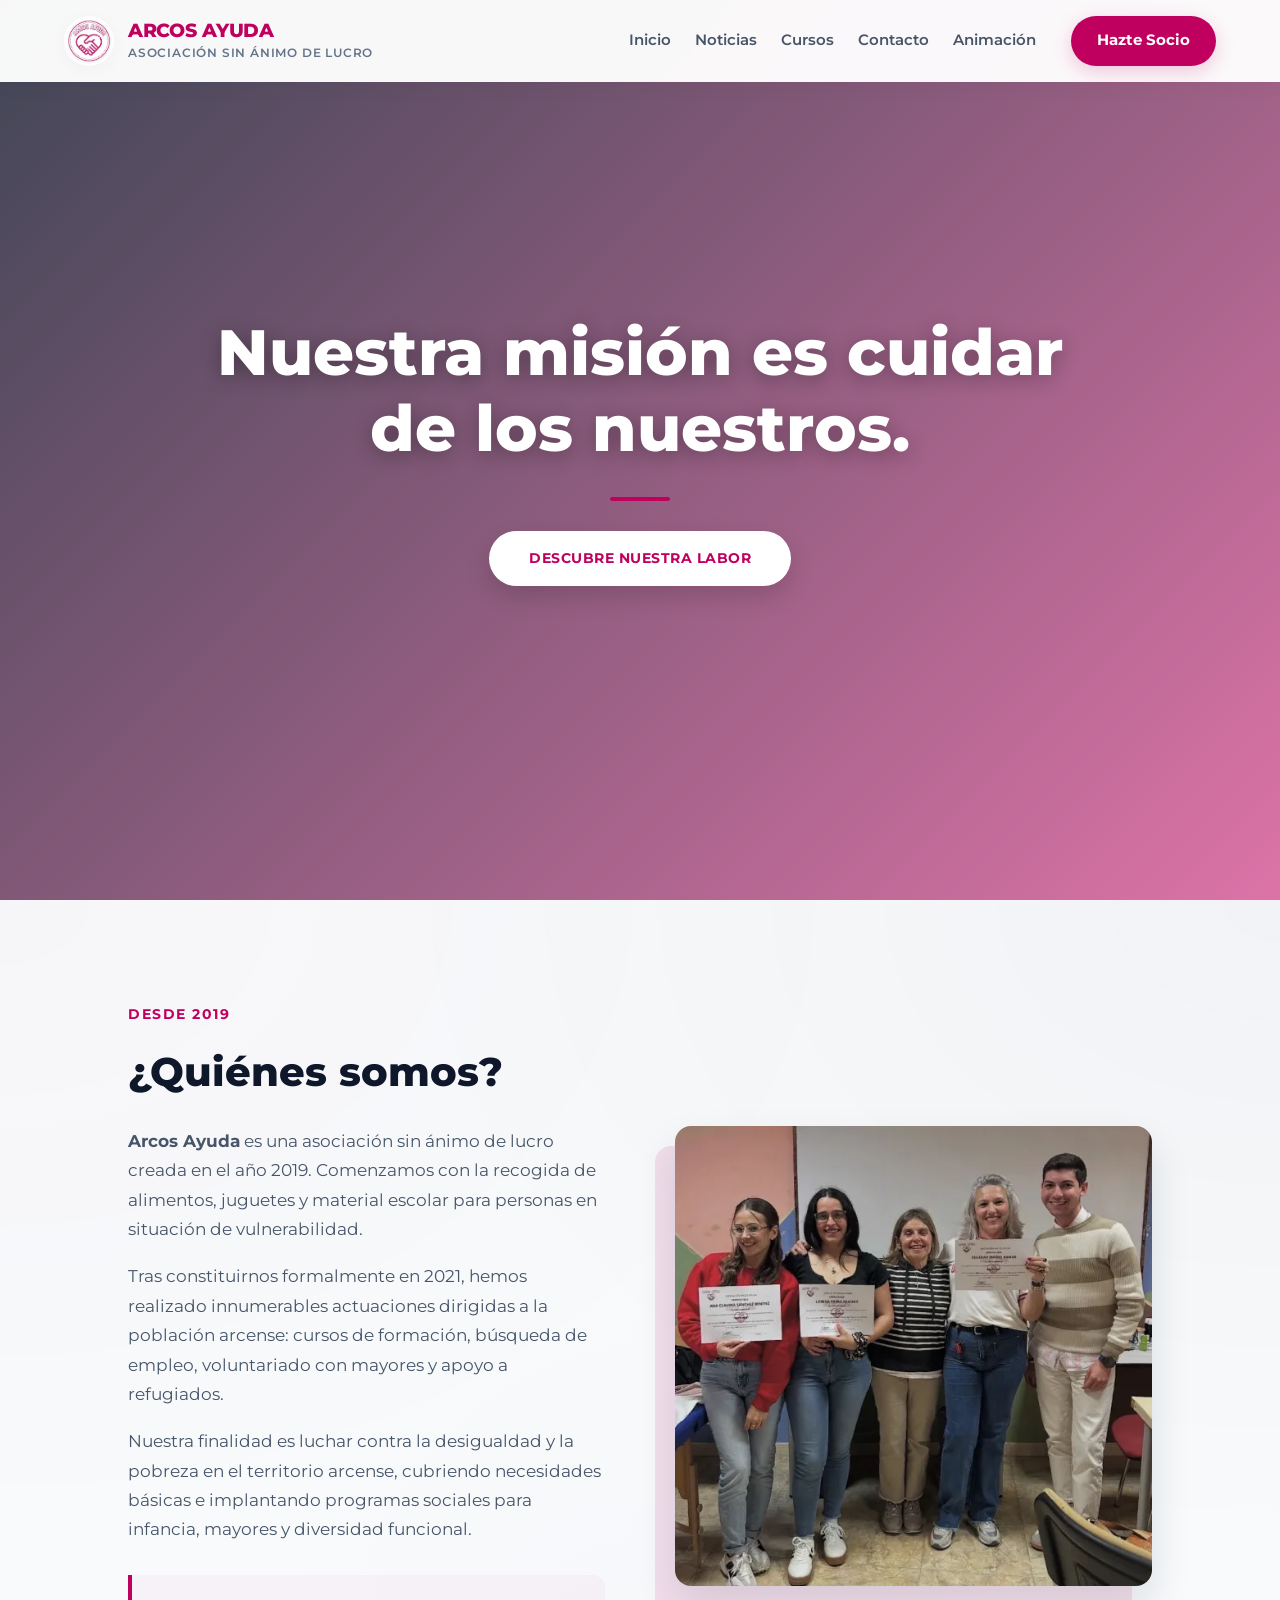
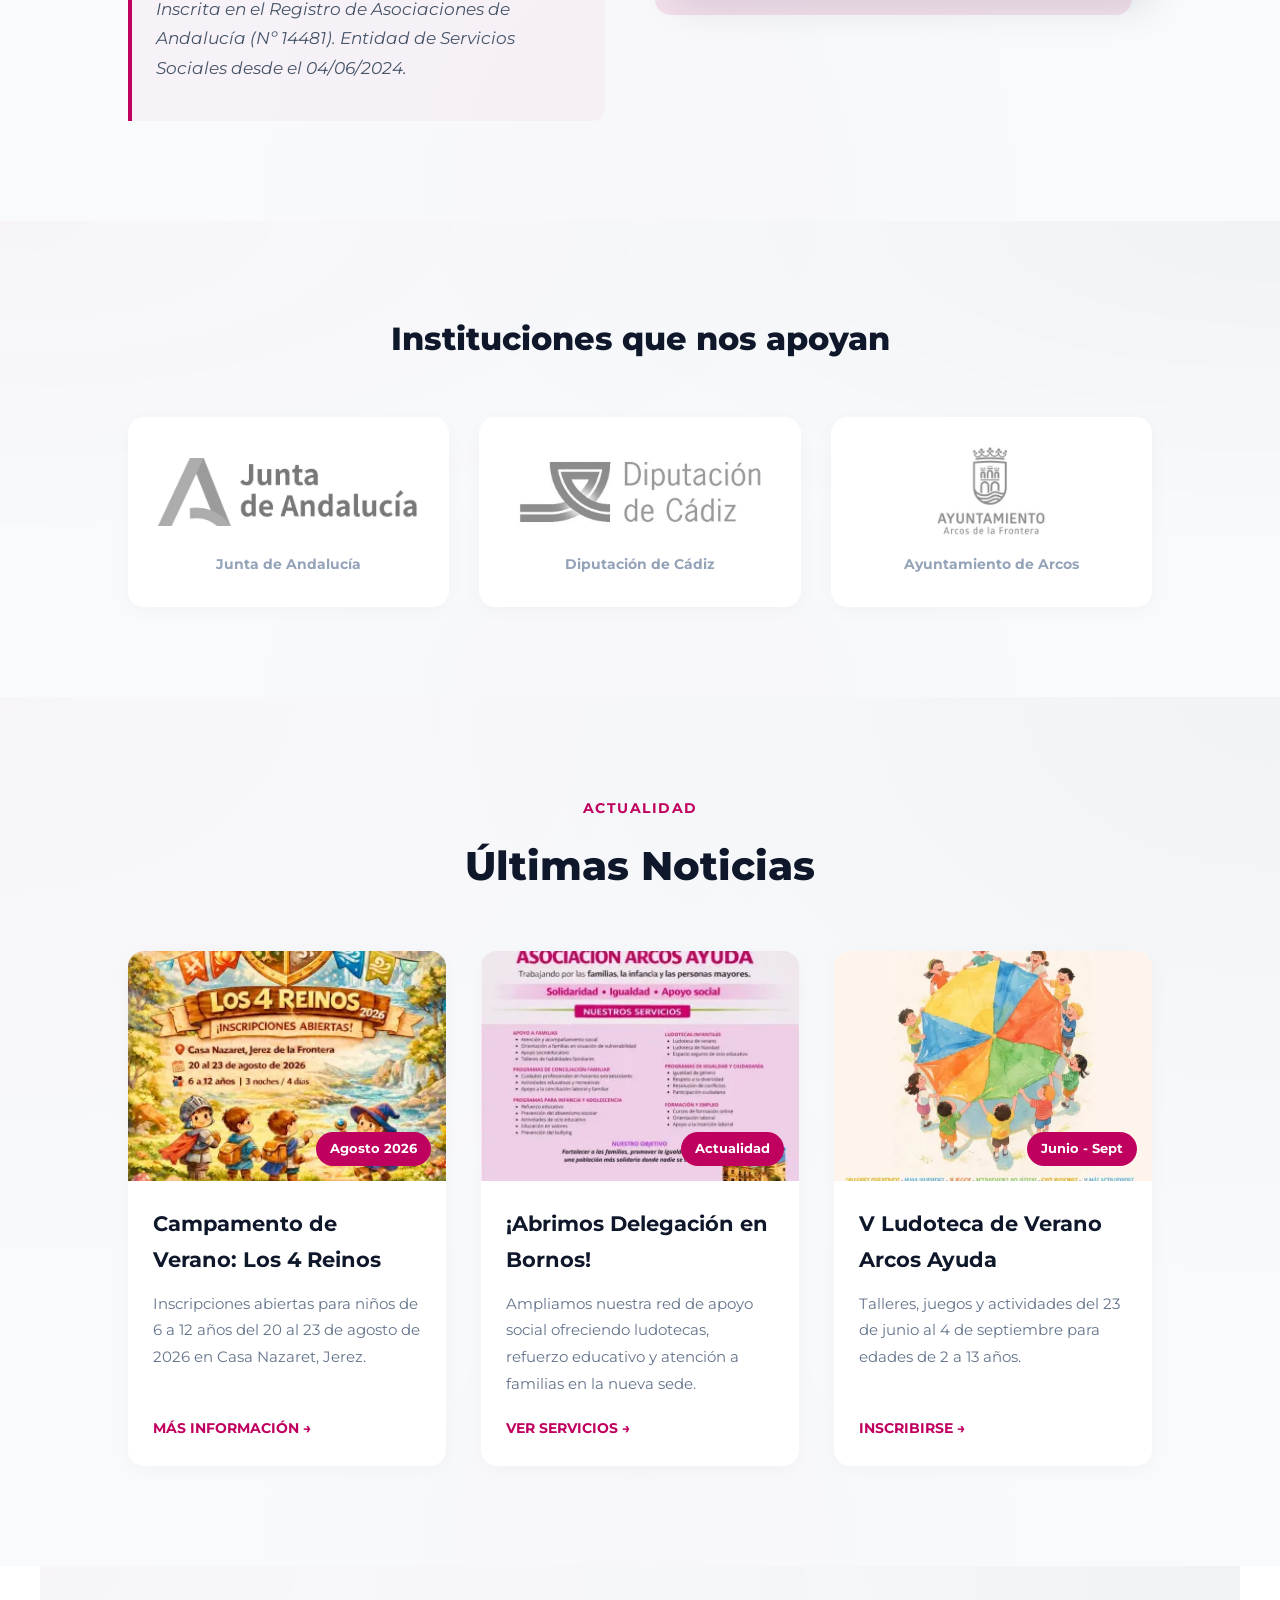
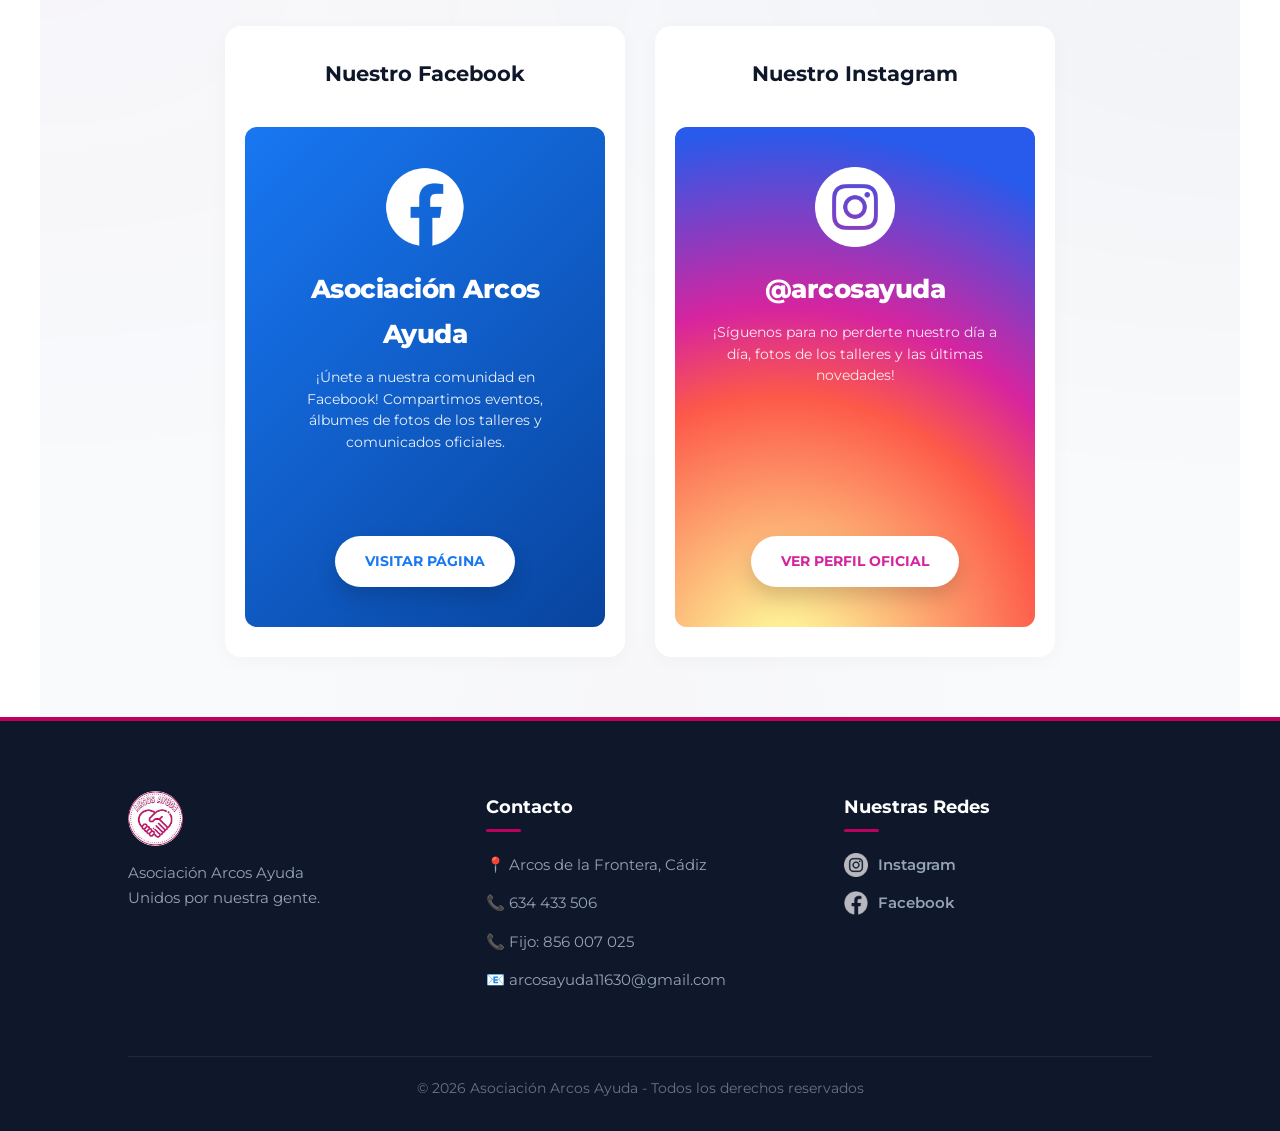
==== index.html @ 74061e43 "Add files via upload" ====
<!DOCTYPE html>
<html lang="es">
<head>
    <meta charset="UTF-8">
    <meta name="viewport" content="width=device-width, initial-scale=1.0">
    <title>Asociación Arcos Ayuda</title>
    <link href="https://fonts.googleapis.com/css2?family=Montserrat:wght@400;600;700;800&display=swap" rel="stylesheet">
    <link rel="stylesheet" href="styles/styles.css">
</head>
<body>
 
    <header class="header">
        <div class="header-container">
            <div class="logo-area">
                <img src="images/logo.jpg" alt="Logo Arcos Ayuda" class="main-logo">
                <div class="brand-info">
                    <span class="brand-name">Arcos Ayuda</span>
                    <span class="brand-tagline">Asociación sin ánimo de lucro</span>
                </div>
            </div>
            <nav class="nav-menu">
                <a href="#inicio">Inicio</a>
                <a href="#noticias">Noticias</a>
                <a href="cursos.html">Cursos</a>
                <a href="contacto.html">Contacto</a>
                <a href="animacion.html">Animación</a>
                <a href="https://forms.gle/QQ1qUHER1cbRQQrj8" class="btn-socios">Hazte Socio</a>
            </nav>
        </div>
    </header>

    <section class="hero" id="inicio">
        <div class="hero-overlay">
            <div class="hero-content">
                <h1>Nuestra misión es cuidar de los nuestros.</h1>
                <div class="hero-line"></div>
                <a href="#quienes-somos" class="hero-btn">Descubre nuestra labor</a>
            </div>
        </div>
    </section>

    <section class="about-section" id="quienes-somos">
        <div class="container">
            <div class="about-grid">
                <div class="about-text">
                    <span class="section-subtitle">Desde 2019</span>
                    <h2>¿Quiénes somos?</h2>
                    <p><strong>Arcos Ayuda</strong> es una asociación sin ánimo de lucro creada en el año 2019. Comenzamos con la recogida de alimentos, juguetes y material escolar para personas en situación de vulnerabilidad.</p>
                    <p>Tras constituirnos formalmente en 2021, hemos realizado innumerables actuaciones dirigidas a la población arcense: cursos de formación, búsqueda de empleo, voluntariado con mayores y apoyo a refugiados.</p>
                    <p>Nuestra finalidad es luchar contra la desigualdad y la pobreza en el territorio arcense, cubriendo necesidades básicas e implantando programas sociales para infancia, mayores y diversidad funcional.</p>
                    
                    <div class="legal-badge">
                        <p>Inscrita en el Registro de Asociaciones de Andalucía (Nº 14481). Entidad de Servicios Sociales desde el 04/06/2024.</p>
                    </div>
                </div>
                <div class="about-image">
                    <img src="images/imagenequipo.jpg" alt="Equipo Arcos Ayuda" class="img-responsive">
                    <div class="image-border"></div>
                </div>
            </div>
        </div>
    </section>

    <section class="colaboradores" id="colaboradores">
        <div class="container">
            <h3>Instituciones que nos apoyan</h3>
            <div class="logos-grid">
                <div class="logo-item">
                    <div class="logo-wrapper">
                        <img src="images/junta de andalucia.jpg" alt="Junta de Andalucía">
                    </div>
                    <p>Junta de Andalucía</p>
                </div>
                <div class="logo-item">
                    <div class="logo-wrapper">
                        <img src="images/diputacion de cadiz.jpg" alt="Diputación de Cádiz">
                    </div>
                    <p>Diputación de Cádiz</p>
                </div>
                <div class="logo-item">
                    <div class="logo-wrapper">
                        <img src="images/arcos de la frontera.jpg" alt="Ayuntamiento de Arcos">
                    </div>
                    <p>Ayuntamiento de Arcos</p>
                </div>
            </div>
        </div>
    </section>

    <section class="news-section" id="noticias">
        <div class="container">
            <span class="section-subtitle" style="text-align: center; display: block;">Actualidad</span>
            <h2 style="text-align: center; margin-bottom: 50px;">Últimas Noticias</h2>
            
            <div class="news-grid">
                <article class="news-card">
                    <div class="news-image">
                        <img src="images/noticia2.jpg" alt="Campamento de Verano Los 4 Reinos">
                        <span class="news-date">Agosto 2026</span>
                    </div>
                    <div class="news-body">
                        <h3>Campamento de Verano: Los 4 Reinos</h3>
                        <p>Inscripciones abiertas para niños de 6 a 12 años del 20 al 23 de agosto de 2026 en Casa Nazaret, Jerez.</p>
                        <a href="https://www.instagram.com/arcosayuda" target="_blank" class="news-link">Más información &rarr;</a>
                    </div>
                </article>

                <article class="news-card">
                    <div class="news-image">
                        <img src="images/noticia3.jpg" alt="Apertura delegación Bornos">
                        <span class="news-date">Actualidad</span>
                    </div>
                    <div class="news-body">
                        <h3>¡Abrimos Delegación en Bornos!</h3>
                        <p>Ampliamos nuestra red de apoyo social ofreciendo ludotecas, refuerzo educativo y atención a familias en la nueva sede.</p>
                        <a href="https://www.facebook.com/share/1CYYM3ZpWr/" target="_blank" class="news-link">Ver servicios &rarr;</a>
                    </div>
                </article>

                <article class="news-card">
                    <div class="news-image">
                        <img src="images/noticia1.jpg" alt="V Ludoteca de Verano">
                        <span class="news-date">Junio - Sept</span>
                    </div>
                    <div class="news-body">
                        <h3>V Ludoteca de Verano Arcos Ayuda</h3>
                        <p>Talleres, juegos y actividades del 23 de junio al 4 de septiembre para edades de 2 a 13 años.</p>
                        <a href=" https://forms.gle/XYGemuYGPEWmMiERA" target="_blank" class="news-link">Inscribirse &rarr;</a>
                    </div>
                </article>
            </div>
        </div>
    </section>
<section class="social-feeds-section">
    <div class="feed-container">
        <h3>Nuestro Facebook</h3>
        <div class="facebook-mock-card">
            <div class="facebook-gradient-bg">
                <img src="images/facebook.png" alt="Facebook Logo" class="fb-hero-icon">
                <h4>Asociación Arcos Ayuda</h4>
                <p>¡Únete a nuestra comunidad en Facebook! Compartimos eventos, álbumes de fotos de los talleres y comunicados oficiales.</p>
                <a href="https://www.facebook.com/share/1CYYM3ZpWr/" target="_blank" class="btn-fb">Visitar Página</a>
            </div>
        </div>
    </div>

    <div class="feed-container">
        <h3>Nuestro Instagram</h3>
        <div class="instagram-mock-card">
            <div class="instagram-gradient-bg">
                <img src="images/instagram.png" alt="Instagram Logo" class="insta-hero-icon">
                <h4>@arcosayuda</h4>
                <p>¡Síguenos para no perderte nuestro día a día, fotos de los talleres y las últimas novedades!</p>
                <a href="https://www.instagram.com/arcosayuda" target="_blank" class="btn-insta">Ver Perfil Oficial</a>
            </div>
        </div>
    </div>
</section>

    <footer class="footer">
        <div class="footer-container">
            <div class="footer-info">
                <img src="images/imagen_circular_recortada.png" alt="Logo Arcos Ayuda" class="footer-logo" style="height: 60px; border-radius: 50%;">
                <p>Asociación Arcos Ayuda<br>Unidos por nuestra gente.</p>
            </div>

            <div class="footer-contact">
                <h4>Contacto</h4>
                <p>📍 Arcos de la Frontera, Cádiz</p>
                <p>📞 634 433 506</p>
                <p>📞 Fijo: 856 007 025</p>
                <p>📧 arcosayuda11630@gmail.com</p>
            </div>

            <div class="footer-social">
                <h4>Nuestras Redes</h4>
                <div class="social-links">
                    <a href="https://www.instagram.com/arcosayuda" target="_blank" class="social-link-item">
                        <img src="images/instagram.png" alt="Instagram" class="social-icon-img">
                        <span>Instagram</span>
                    </a>
                    <a href="https://www.facebook.com/share/1CYYM3ZpWr/" target="_blank" class="social-link-item">
                        <img src="images/facebook.png" alt="Facebook" class="social-icon-img">
                        <span>Facebook</span>
                    </a>
                </div>
            </div>
        </div>
        <div class="footer-bottom">
            <p>&copy; 2026 Asociación Arcos Ayuda - Todos los derechos reservados</p>
        </div>
    </footer>
</body>
</html>
---- styles/styles.css ----
/* ==========================================================================
   1. VARIABLES, CONFIGURACIÓN BASE Y TÉCNICA DE FONDOS PREMIUM
   ========================================================================== */
:root {
    --primary: #C0005F;         /* Magenta corporativo de la asociación */
    --primary-dark: #8E0046;    /* Magenta oscuro para interactivos */
    --secondary: #1E293B;      /* Azul pizarra oscuro para textos principales y legibilidad */
    --light-bg: #F8FAFC;       /* Gris Slate ultra-claro institucional */
    --white: #FFFFFF;          /* Blanco puro */
    --dark-blue: #0F172A;      /* Color profundo para fondos de tarjetas e información destacada */
    
    /* Variables de Sombras Suaves (Efecto Elevación Profesional) */
    --shadow-sm: 0 4px 20px rgba(15, 23, 42, 0.03);
    --shadow-md: 0 10px 30px rgba(15, 23, 42, 0.06);
    --shadow-lg: 0 20px 40px rgba(15, 23, 42, 0.12);
    --transition: all 0.3s cubic-bezier(0.25, 0.8, 0.25, 1);
}

* {
    margin: 0;
    padding: 0;
    box-sizing: border-box;
    scroll-behavior: smooth;
}

body {
    font-family: 'Montserrat', sans-serif;
    color: var(--secondary);
    background-color: var(--white);
    line-height: 1.75;
    -webkit-font-smoothing: antialiased;
}

/* Técnica de Fondo Avanzada: Capas de Micro-Gradientes Esféricos */
section, .about-section, .social-feeds-section, .cv-section, .animakids-section, .contacto-container {
    background-color: var(--light-bg);
    background-image: 
        radial-gradient(at 0% 0%, rgba(192, 0, 95, 0.02) 0px, transparent 50%), 
        radial-gradient(at 100% 0%, rgba(15, 23, 42, 0.03) 0px, transparent 50%),
        radial-gradient(at 50% 100%, rgba(192, 0, 95, 0.01) 0px, transparent 50%);
}

/* Barra de Scroll Estilizada Corporativa */
::-webkit-scrollbar {
    width: 8px;
}
::-webkit-scrollbar-track {
    background: var(--light-bg);
}
::-webkit-scrollbar-thumb {
    background: var(--primary);
    border-radius: 4px;
}
::-webkit-scrollbar-thumb:hover {
    background: var(--primary-dark);
}


/* ==========================================================================
   2. ELEMENTOS COMUNES: CABECERA Y BOTÓN "HAZTE SOCIO" OPTIMIZADO
   ========================================================================== */
.header {
    background: rgba(255, 255, 255, 0.96);
    padding: 16px 5%;
    position: fixed;
    width: 100%;
    top: 0;
    left: 0;
    z-index: 1000;
    box-shadow: 0 2px 25px rgba(15, 23, 42, 0.04);
    backdrop-filter: blur(12px);
    transition: var(--transition);
}

.header-container {
    display: flex;
    justify-content: space-between;
    align-items: center;
    max-width: 1400px;
    margin: 0 auto;
}

.logo-area {
    display: flex;
    align-items: center;
    gap: 14px;
}

.main-logo {
    height: 50px;
    width: 50px;
    border-radius: 50%;
    object-fit: cover;
    box-shadow: var(--shadow-sm);
}

.brand-info {
    display: flex;
    flex-direction: column;
}

.brand-name {
    font-weight: 800;
    font-size: 1.2rem;
    color: var(--primary);
    line-height: 1.2;
    text-transform: uppercase;
    letter-spacing: -0.3px;
}

.brand-tagline {
    font-size: 0.75rem;
    text-transform: uppercase;
    letter-spacing: 0.8px;
    color: #64748B;
    font-weight: 600;
}

.nav-menu {
    display: flex;
    align-items: center;
}

.nav-menu a {
    text-decoration: none;
    color: #475569;
    font-weight: 600;
    margin-left: 24px;
    font-size: 0.92rem;
    position: relative;
    padding: 6px 0;
    transition: color 0.2s ease;
}

.nav-menu a:not(.btn-socios)::after {
    content: '';
    position: absolute;
    bottom: 0;
    left: 0;
    width: 0;
    height: 2px;
    background-color: var(--primary);
    transition: width 0.2s ease;
}

.nav-menu a:not(.btn-socios):hover {
    color: var(--primary);
}

.nav-menu a:not(.btn-socios):hover::after {
    width: 100%;
}

/* Espaciado Mejorado del Botón Destacado */
.nav-menu .btn-socios {
    background: var(--primary);
    color: var(--white) !important;
    padding: 12px 26px;
    border-radius: 50px;
    font-weight: 700 !important;
    margin-left: 35px;
    box-shadow: 0 6px 20px rgba(192, 0, 95, 0.2);
    transition: var(--transition) !important;
}

.btn-socios:hover {
    background: var(--primary-dark);
    transform: translateY(-2px);
    box-shadow: 0 8px 25px rgba(192, 0, 95, 0.35);
}


/* ==========================================================================
   3. CÓDIGO EXCLUSIVO DE LA PÁGINA: INICIO (INDEX.HTML)
   ========================================================================== */
.hero {
    height: 100vh;
    background: url(../images/img.jpg) no-repeat center center/cover;
    background-attachment: fixed;
    position: relative;
}

.hero-overlay {
    background: linear-gradient(135deg, rgba(15, 23, 42, 0.8) 0%, rgba(192, 0, 95, 0.55) 100%);
    height: 100%;
    display: flex;
    align-items: center;
    justify-content: center;
}

.hero-content {
    text-align: center;
    color: var(--white);
    padding: 0 24px;
    animation: fadeInDown 1s cubic-bezier(0.16, 1, 0.3, 1);
}

.hero-content h1 {
    font-size: clamp(2.5rem, 5vw, 4.2rem);
    font-weight: 800;
    max-width: 900px;
    line-height: 1.2;
    text-shadow: 0 4px 20px rgba(0, 0, 0, 0.3);
}

.hero-line {
    width: 60px;
    height: 4px;
    background: var(--primary);
    margin: 30px auto;
    border-radius: 10px;
}

.hero-btn {
    display: inline-block;
    padding: 15px 40px;
    background: var(--white);
    color: var(--primary);
    font-weight: 700;
    text-decoration: none;
    border-radius: 50px;
    text-transform: uppercase;
    letter-spacing: 0.5px;
    font-size: 0.9rem;
    transition: var(--transition);
    box-shadow: 0 10px 25px rgba(0, 0, 0, 0.15);
}

.hero-btn:hover {
    background: var(--primary);
    color: var(--white);
    transform: translateY(-3px);
    box-shadow: 0 12px 30px rgba(192, 0, 95, 0.3);
}

.about-section {
    padding: 100px 10%;
}

.about-grid {
    display: grid;
    grid-template-columns: 1fr 1fr;
    gap: 70px;
    align-items: center;
    max-width: 1200px;
    margin: 0 auto;
}

.section-subtitle {
    color: var(--primary);
    font-weight: 700;
    text-transform: uppercase;
    font-size: 0.85rem;
    letter-spacing: 1.5px;
    margin-bottom: 10px;
    display: inline-block;
}

h2 {
    font-size: 2.5rem;
    margin-bottom: 20px;
    font-weight: 800;
    color: var(--dark-blue);
}

.about-text p {
    font-size: 1.05rem;
    color: #475569;
    margin-bottom: 18px;
}

.legal-badge {
    background: rgba(192, 0, 95, 0.03);
    padding: 20px 24px;
    border-left: 4px solid var(--primary);
    border-radius: 0 12px 12px 0;
    margin-top: 30px;
    font-size: 0.95rem;
    font-style: italic;
    color: #334155;
}

.about-image {
    position: relative;
}

.img-responsive {
    width: 100%;
    border-radius: 16px;
    box-shadow: var(--shadow-lg);
    position: relative;
    z-index: 2;
}

.image-border {
    position: absolute;
    width: 100%;
    height: 100%;
    background: var(--primary);
    opacity: 0.1;
    top: 20px;
    left: -20px;
    border-radius: 16px;
    z-index: 1;
}

.colaboradores {
    padding: 90px 10%;
    text-align: center;
}

.colaboradores h3 {
    margin-bottom: 50px;
    font-size: 2rem;
    color: var(--dark-blue);
    font-weight: 800;
}

.logos-grid {
    display: grid;
    grid-template-columns: repeat(3, 1fr);
    gap: 30px;
    max-width: 1100px;
    margin: 0 auto;
}

.logo-item {
    background: var(--white);
    padding: 30px;
    border-radius: 16px;
    box-shadow: var(--shadow-sm);
    display: flex;
    flex-direction: column;
    align-items: center;
    transition: var(--transition);
}

.logo-item:hover {
    transform: translateY(-5px);
    box-shadow: var(--shadow-md);
}

.logo-wrapper {
    height: 90px;
    display: flex;
    align-items: center;
    justify-content: center;
    margin-bottom: 15px;
}

.logo-wrapper img {
    max-width: 100%;
    max-height: 100%;
    object-fit: contain;
    filter: grayscale(100%);
    opacity: 0.6;
    transition: var(--transition);
}

.logo-item:hover .logo-wrapper img {
    filter: grayscale(0%);
    opacity: 1;
}

.logo-item p {
    font-weight: 700;
    font-size: 0.9rem;
    color: #94A3B8;
}

.news-section {
    padding: 100px 10%;
}

.news-grid {
    display: grid;
    grid-template-columns: repeat(auto-fit, minmax(300px, 1fr));
    gap: 35px;
    margin-top: 40px;
}

.news-card {
    background: var(--white);
    border-radius: 16px;
    overflow: hidden;
    box-shadow: var(--shadow-sm);
    display: flex;
    flex-direction: column;
    transition: var(--transition);
}

.news-card:hover {
    transform: translateY(-5px);
    box-shadow: var(--shadow-md);
}

.news-image {
    position: relative;
    height: 230px;
}

.news-image img {
    width: 100%;
    height: 100%;
    object-fit: cover;
}

.news-date {
    position: absolute;
    bottom: 15px;
    right: 15px;
    background: var(--primary);
    color: var(--white);
    padding: 6px 14px;
    border-radius: 30px;
    font-size: 0.8rem;
    font-weight: 700;
}

.news-body {
    padding: 25px;
    flex-grow: 1;
    display: flex;
    flex-direction: column;
}

.news-body h3 {
    font-size: 1.3rem;
    margin-bottom: 12px;
    color: var(--dark-blue);
}

.news-body p {
    color: #64748B;
    font-size: 0.95rem;
    margin-bottom: 20px;
    flex-grow: 1;
}

.news-link {
    color: var(--primary);
    text-decoration: none;
    font-weight: 700;
    font-size: 0.85rem;
    text-transform: uppercase;
    display: inline-flex;
    align-items: center;
    gap: 4px;
}

.social-feeds-section {
    padding: 100px 10%;
}

.social-title {
    text-align: center;
    margin-bottom: 50px;
}

.social-grid {
    display: flex;
    flex-wrap: wrap;
    gap: 35px;
    justify-content: center;
}

.feed-container {
    background: var(--white);
    padding: 30px 20px;
    border-radius: 16px;
    box-shadow: var(--shadow-sm);
    width: 100%;
    max-width: 400px;
    text-align: center;
}

.feed-container h3 {
    margin-bottom: 20px;
    font-size: 1.3rem;
    color: var(--dark-blue);
}

@keyframes fadeInDown {
    from { opacity: 0; transform: translateY(-20px); }
    to { opacity: 1; transform: translateY(0); }
}

/* ==========================================================================
   4. CÓDIGO EXCLUSIVO DE LA PÁGINA: CURSOS (CURSOS.HTML)
   ========================================================================== */
.cursos-hero {
    display: block; /* Fuerza a que el bloque exista en el flujo */
    width: 100%;
    padding: 180px 10% 100px; /* Más espaciado arriba para empujar el contenido abajo del header fixed */
    background: linear-gradient(135deg, var(--dark-blue) 0%, var(--primary) 100%);
    color: var(--white);
    text-align: center;
    position: relative;
    box-sizing: border-box;
    z-index: 1;
}

.cursos-hero h1 {
    font-size: 3rem;
    font-weight: 800;
    margin-bottom: 15px;
    letter-spacing: -0.5px;
    color: var(--white);
}

.cursos-hero p {
    font-size: 1.2rem;
    color: rgba(255, 255, 255, 0.9);
    font-weight: 500;
    max-width: 600px;
    margin: 0 auto;
}

.cursos-grid {
    display: grid;
    grid-template-columns: repeat(auto-fit, minmax(280px, 1fr));
    gap: 30px;
    padding: 80px 10%;
    max-width: 1300px;
    margin: 0 auto;
}

.curso-card {
    background: var(--white);
    border-radius: 16px;
    overflow: hidden;
    box-shadow: var(--shadow-sm);
    transition: var(--transition);
    cursor: pointer;
    display: flex;
    flex-direction: column;
}

.curso-card:hover {
    transform: translateY(-5px);
    box-shadow: var(--shadow-md);
}

.curso-image-placeholder {
    width: 100%;
    height: 190px;
    background: #E2E8F0;
    overflow: hidden;
}

.curso-image-placeholder img {
    width: 100%;
    height: 100%;
    object-fit: cover;
    transition: transform 0.4s ease;
}

.curso-card:hover .curso-image-placeholder img {
    transform: scale(1.03);
}

.curso-body {
    padding: 25px;
    text-align: center;
    flex-grow: 1;
    display: flex;
    flex-direction: column;
    justify-content: space-between;
    gap: 15px;
}

.curso-body h3 {
    font-size: 1.3rem;
    color: var(--dark-blue);
    font-weight: 700;
    line-height: 1.3;
}

.btn-info {
    padding: 11px 26px;
    border: 2px solid var(--primary);
    background: transparent;
    color: var(--primary);
    border-radius: 50px;
    font-weight: 700;
    font-size: 0.85rem;
    text-transform: uppercase;
    transition: var(--transition);
    cursor: pointer;
    align-self: center;
}

.curso-card:hover .btn-info {
    background: var(--primary);
    color: var(--white);
    box-shadow: 0 4px 15px rgba(192, 0, 95, 0.2);
}

/* --- Sistema de Ventanas Emergentes (Modales) Estilo Premium --- */
.modal-window {
    display: none; 
    position: fixed;
    top: 0;
    left: 0;
    width: 100%;
    height: 100%;
    background-color: rgba(15, 23, 42, 0.6); 
    backdrop-filter: blur(8px); 
    z-index: 2000; 
    justify-content: center;
    align-items: center;
    padding: 20px;
    opacity: 0;
    transition: opacity 0.3s ease;
}

.modal-window.active {
    display: flex;
    opacity: 1;
}

.modal-box {
    background: var(--white);
    padding: 40px;
    border-radius: 20px;
    max-width: 500px;
    width: 100%;
    box-shadow: var(--shadow-lg);
    position: relative;
    transform: scale(0.9);
    transition: transform 0.3s cubic-bezier(0.34, 1.56, 0.64, 1);
}

.modal-window.active .modal-box {
    transform: scale(1);
}

.modal-close-btn {
    position: absolute;
    top: 20px;
    right: 20px;
    font-size: 1.8rem;
    color: #94A3B8;
    cursor: pointer;
    transition: color 0.2s ease;
    line-height: 1;
}

.modal-close-btn:hover {
    color: var(--primary);
}

.modal-title-header {
    font-size: 1.8rem;
    color: var(--dark-blue);
    font-weight: 800;
    margin-bottom: 20px;
    border-bottom: 2px solid rgba(192, 0, 95, 0.1);
    padding-bottom: 10px;
}

.modal-items-list {
    list-style: none;
    display: flex;
    flex-direction: column;
    gap: 12px;
}

.modal-items-list li {
    font-size: 1.05rem;
    color: #475569;
    font-weight: 500;
    display: flex;
    align-items: center;
    gap: 10px;
}

.modal-items-list li::before {
    content: "•";
    color: var(--primary);
    font-size: 1.5rem;
    line-height: 1;
}

/* ==========================================================================
   4. CÓDIGO EXCLUSIVO DE LA PÁGINA: CURSOS (CURSOS.HTML)
   ========================================================================== */
.cursos-hero {
    padding: 160px 10% 80px;
    background: linear-gradient(135deg, var(--dark-blue) 0%, var(--primary) 100%);
    color: var(--white);
    text-align: center;
    position: relative;
}

.cursos-hero h1 {
    font-size: 3rem;
    font-weight: 800;
    margin-bottom: 10px;
    letter-spacing: -0.5px;
}

.cursos-hero p {
    font-size: 1.15rem;
    color: rgba(255, 255, 255, 0.9);
    font-weight: 500;
}

.cursos-grid {
    display: grid;
    grid-template-columns: repeat(auto-fit, minmax(280px, 1fr));
    gap: 30px;
    padding: 80px 10%;
    max-width: 1300px;
    margin: 0 auto;
}

.curso-card {
    background: var(--white);
    border-radius: 16px;
    overflow: hidden;
    box-shadow: var(--shadow-sm);
    transition: var(--transition);
    cursor: pointer;
    display: flex;
    flex-direction: column;
}

.curso-card:hover {
    transform: translateY(-5px);
    box-shadow: var(--shadow-md);
}

.curso-image-placeholder {
    width: 100%;
    height: 190px;
    background: #E2E8F0;
    overflow: hidden;
}

.curso-image-placeholder img {
    width: 100%;
    height: 100%;
    object-fit: cover;
    transition: transform 0.4s ease;
}

.curso-card:hover .curso-image-placeholder img {
    transform: scale(1.03);
}

.curso-body {
    padding: 25px;
    text-align: center;
    flex-grow: 1;
    display: flex;
    flex-direction: column;
    justify-content: space-between;
    gap: 15px;
}

.curso-body h3 {
    font-size: 1.3rem;
    color: var(--dark-blue);
    font-weight: 700;
    line-height: 1.3;
}

.btn-info {
    padding: 11px 26px;
    border: 2px solid var(--primary);
    background: transparent;
    color: var(--primary);
    border-radius: 50px;
    font-weight: 700;
    font-size: 0.85rem;
    text-transform: uppercase;
    transition: var(--transition);
    cursor: pointer;
    align-self: center;
}

.curso-card:hover .btn-info {
    background: var(--primary);
    color: var(--white);
    box-shadow: 0 4px 15px rgba(192, 0, 95, 0.2);
}

/* --- Sistema de Ventanas Emergentes (Modales) Estilo Premium --- */
.modal-window {
    display: none; /* Oculto por defecto */
    position: fixed;
    top: 0;
    left: 0;
    width: 100%;
    height: 100%;
    background-color: rgba(15, 23, 42, 0.6); /* Capa oscura translúcida */
    backdrop-filter: blur(8px); /* Difuminado de fondo premium */
    z-index: 2000; /* Por encima de la cabecera fija */
    justify-content: center;
    align-items: center;
    padding: 20px;
    opacity: 0;
    transition: opacity 0.3s ease;
}

/* Clase activa controlada por JavaScript */
.modal-window.active {
    display: flex;
    opacity: 1;
}

.modal-box {
    background: var(--white);
    padding: 40px;
    border-radius: 20px;
    max-width: 500px;
    width: 100%;
    box-shadow: var(--shadow-lg);
    position: relative;
    transform: scale(0.9);
    transition: transform 0.3s cubic-bezier(0.34, 1.56, 0.64, 1);
}

.modal-window.active .modal-box {
    transform: scale(1);
}

.modal-close-btn {
    position: absolute;
    top: 20px;
    right: 20px;
    font-size: 1.8rem;
    color: #94A3B8;
    cursor: pointer;
    transition: color 0.2s ease;
    line-height: 1;
}

.modal-close-btn:hover {
    color: var(--primary);
}

.modal-title-header {
    font-size: 1.8rem;
    color: var(--dark-blue);
    font-weight: 800;
    margin-bottom: 20px;
    border-bottom: 2px solid rgba(192, 0, 95, 0.1);
    padding-bottom: 10px;
}

.modal-items-list {
    list-style: none;
    display: flex;
    flex-direction: column;
    gap: 12px;
}

.modal-items-list li {
    font-size: 1.05rem;
    color: #475569;
    font-weight: 500;
    display: flex;
    align-items: center;
    gap: 10px;
}

/* Viñeta personalizada con el color magenta de la asociación */
.modal-items-list li::before {
    content: "•";
    color: var(--primary);
    font-size: 1.5rem;
    line-height: 1;
}

/* ==========================================================================
   5. CÓDIGO EXCLUSIVO DE LA PÁGINA: CONTACTO (CONTACTO.HTML) - MEJORADO
   ========================================================================== */
.contacto-hero-section {
    padding-top: 80px; /* Margen para salvar la cabecera fija */
    background-color: var(--light-bg);
}

.contacto-header {
    text-align: center;
    padding: 70px 24px;
    background: linear-gradient(135deg, var(--dark-blue) 0%, #1e293b 60%, var(--primary) 100%);
    border-radius: 0 0 30px 30px;
    box-shadow: var(--shadow-md);
}

.contacto-header h1 {
    color: var(--white);
    font-size: 2.8rem;
    font-weight: 800;
    margin-bottom: 14px;
    letter-spacing: -0.5px;
}

.contacto-header p {
    color: rgba(255, 255, 255, 0.88);
    font-size: 1.2rem;
    font-weight: 500;
    max-width: 600px;
    margin: 0 auto;
}

.contacto-container {
    padding: 60px 10%;
}

.contacto-grid {
    display: grid;
    grid-template-columns: 1fr 1fr;
    gap: 50px;
    max-width: 1200px;
    margin: 0 auto;
}

.info-card {
    background: var(--dark-blue);
    padding: 40px;
    border-radius: 16px;
    color: var(--white);
    box-shadow: var(--shadow-md);
}

.info-card h3 {
    font-size: 1.6rem;
    margin-bottom: 20px;
    border-bottom: 1px solid rgba(255, 255, 255, 0.1);
    padding-bottom: 10px;
}

.info-card p {
    margin-bottom: 15px;
    font-size: 1rem;
}

.form-card {
    background: var(--white);
    padding: 40px;
    border-radius: 16px;
    box-shadow: var(--shadow-sm);
}

.main-form {
    display: flex;
    flex-direction: column;
    gap: 18px;
}

.main-form input, 
.main-form textarea {
    width: 100%;
    padding: 14px 18px;
    border: 1px solid #CBD5E1;
    background: #F8FAFC;
    font-family: inherit;
    border-radius: 8px;
    outline: none;
    transition: var(--transition);
}

.main-form input:focus, 
.main-form textarea:focus {
    border-color: var(--primary);
    background: var(--white);
    box-shadow: 0 0 0 3px rgba(192, 0, 95, 0.08);
}

.cv-section {
    padding: 90px 10%;
    text-align: center;
}

.cv-form {
    background: var(--white);
    padding: 50px 40px;
    border-radius: 16px;
    box-shadow: var(--shadow-sm);
    margin-top: 35px;
    text-align: left;
    max-width: 800px;
    margin-left: auto;
    margin-right: auto;
}

.cv-grid {
    display: grid;
    grid-template-columns: 1fr 1fr;
    gap: 20px;
    margin-bottom: 20px;
}

.cv-form input, 
.cv-form textarea {
    width: 100%;
    padding: 14px;
    border: 1px solid #CBD5E1;
    border-radius: 8px;
    background-color: #F8FAFC;
    font-family: inherit;
    outline: none;
    transition: var(--transition);
}

.cv-form input:focus, 
.cv-form textarea:focus {
    border-color: var(--primary);
    background-color: var(--white);
}

.file-upload {
    border: 2px dashed #CBD5E1;
    background: #F8FAFC;
    padding: 35px;
    text-align: center;
    border-radius: 12px;
    cursor: pointer;
    margin-bottom: 25px;
    transition: var(--transition);
}

.file-upload:hover {
    border-color: var(--primary);
    background: rgba(192, 0, 95, 0.01);
}

.btn-cv {
    display: block;
    width: 100%;
    max-width: 280px;
    margin: 0 auto;
    background-color: var(--primary);
    color: var(--white);
    padding: 14px;
    border: none;
    border-radius: 50px;
    font-weight: 700;
    text-transform: uppercase;
    cursor: pointer;
    transition: var(--transition);
}

.btn-cv:hover {
    background-color: var(--dark-blue);
}

.map-section {
    width: 100%;
    line-height: 0;
}


/* ==========================================================================
   6. CÓDIGO EXCLUSIVO DE LA PÁGINA: ANIMACIÓN (ANIMACION.HTML)
   ========================================================================== */
.animakids-hero {
    height: 70vh;
    background: url('../images/fondo.png') center center/cover no-repeat;
    background-attachment: fixed;
    position: relative;
}

.animakids-hero-overlay {
    width: 100%;
    height: 100%;
    background: linear-gradient(to bottom, rgba(15, 23, 42, 0.4), rgba(192, 0, 95, 0.65));
    display: flex;
    align-items: center;
    justify-content: center;
    text-align: center;
    padding: 20px;
}

.animakids-hero-content {
    max-width: 800px;
    color: var(--white);
}

.animakids-logo {
    width: 160px;
    height: auto;
    margin-bottom: 20px;
    border-radius: 12px;
    box-shadow: var(--shadow-md);
}

.animakids-hero-content h1 {
    font-size: clamp(2.2rem, 5vw, 3.8rem);
    margin-bottom: 15px;
    font-weight: 800;
}

.animakids-section {
    padding: 100px 10%;
}

.animakids-header {
    text-align: center;
    margin-bottom: 60px;
}

.animakids-header h2 {
    color: var(--primary);
    font-size: 2.3rem;
}

.animakids-grid {
    display: grid;
    grid-template-columns: repeat(auto-fit, minmax(320px, 1fr));
    gap: 35px;
    max-width: 1200px;
    margin: 0 auto;
}

.animakids-card {
    background: var(--white);
    border-radius: 16px;
    overflow: hidden;
    box-shadow: var(--shadow-sm);
    display: flex;
    flex-direction: column;
    transition: var(--transition);
}

.animakids-card:hover {
    transform: translateY(-5px);
    box-shadow: var(--shadow-md);
}

.animakids-card.destacado {
    border-top: 6px solid var(--primary);
}

.animakids-image {
    width: 100%;
    height: 240px;
    overflow: hidden;
    position: relative;
    background-color: #E2E8F0;
}

.animakids-image img {
    width: 100%;
    height: 100%;
    object-fit: cover;
    object-position: center;
    transition: transform 0.4s ease;
}

.animakids-card:hover .animakids-image img {
    transform: scale(1.03);
}

.animakids-body {
    padding: 30px;
    flex-grow: 1;
    display: flex;
    flex-direction: column;
}

.animakids-body h3 {
    font-size: 1.4rem;
    margin-bottom: 15px;
    color: var(--dark-blue);
}


/* ==========================================================================
   7. PIE DE PÁGINA TOTALMENTE UNIFORME, EQUILIBRADO Y CONTROLADO
   ========================================================================== */
.footer {
    background: #0F172A;
    color: #94A3B8;
    padding: 70px 10% 30px;
    border-top: 4px solid var(--primary);
}

.footer-container {
    display: grid;
    grid-template-columns: repeat(auto-fit, minmax(250px, 1fr));
    gap: 50px;
    max-width: 1200px;
    margin: 0 auto;
    align-items: start;
}

.footer-info {
    display: flex;
    flex-direction: column;
    gap: 15px;
}

.footer-logo {
    max-height: 55px !important;
    width: auto !important;
    object-fit: contain;
    border-radius: 6px;
    display: block;
    align-self: flex-start;
}

.footer-info p {
    font-size: 0.95rem;
    line-height: 1.6;
    color: #94A3B8;
}

.footer-contact h4, 
.footer-social h4 {
    color: var(--white);
    font-size: 1.15rem;
    font-weight: 700;
    margin-bottom: 20px;
    position: relative;
    padding-bottom: 8px;
}

.footer-contact h4::after, 
.footer-social h4::after {
    content: '';
    position: absolute;
    bottom: 0;
    left: 0;
    width: 35px;
    height: 3px;
    background-color: var(--primary);
    border-radius: 2px;
}

.footer-contact p {
    margin-bottom: 12px;
    font-size: 0.95rem;
    display: flex;
    align-items: center;
    gap: 8px;
    color: #94A3B8;
}

.footer-social {
    display: flex;
    flex-direction: column;
    text-align: left;
    width: 100%;
}

.social-links {
    display: flex;
    flex-direction: column;
    gap: 12px;
}

.social-link-item {
    display: flex;
    align-items: center;
    gap: 10px;
    text-decoration: none;
    color: #94A3B8;
    font-size: 0.95rem;
    font-weight: 600;
    transition: var(--transition);
}

.social-icon-img {
    width: 24px;
    height: 24px;
    filter: brightness(0) invert(1) opacity(0.7);
    transition: var(--transition);
}

.social-link-item:hover {
    transform: translateX(4px);
    color: var(--white);
}

.social-link-item:hover .social-icon-img {
    filter: brightness(0) invert(1) opacity(1);
}

.footer-bottom {
    margin-top: 50px;
    padding-top: 20px;
    border-top: 1px solid #1E293B;
    text-align: center;
    font-size: 0.85rem;
    color: #64748B;
}


/* ==========================================================================
   8. REGLAS MULTIMEDIA (MEDIA QUERIES RESPONSIVE)
   ========================================================================== */
@media (max-width: 768px) {
    .nav-menu {
        display: none;
    }
    
    .about-grid, 
    .contacto-grid, 
    .cv-grid, 
    .logos-grid, 
    .footer-container {
        grid-template-columns: 1fr;
        gap: 35px;
    }
    
    .about-section, 
    .news-section, 
    .colaboradores, 
    .social-feeds-section, 
    .cursos-grid, 
    .contacto-container, 
    .cv-section, 
    .animakids-section {
        padding: 60px 6%;
    }
    
    .contacto-header h1 {
        font-size: 2.2rem;
    }
    
    .hero-content h1 {
        font-size: 2rem;
    }
}

/* Tarjeta Simulada de Instagram Premium */
/* ==========================================================================
   TARJETAS DE REDES SOCIALES PREMIUM (SIMÉTRICAS)
   ========================================================================== */
/* --- Contenedor Principal de Redes Sociales --- */
/* ==========================================================================
   TARJETAS DE REDES SOCIALES PREMIUM (UNIFICADAS Y SIMÉTRICAS)
   ========================================================================== */

.social-feeds-section {
    display: flex;
    flex-wrap: wrap; /* Permite que baje una debajo de otra en móviles */
    gap: 30px; /* Espacio de separación entre ambas tarjetas */
    justify-content: center;
    align-items: center;
    padding: 60px 10%;
    max-width: 1200px;
    margin: 0 auto;
    box-sizing: border-box;
}

.social-feeds-section .feed-container {
    flex: 1;
    min-width: 280px; /* Evita que se encojan demasiado en pantallas pequeñas */
    display: flex;
    flex-direction: column;
    gap: 15px;
}

/* --- Tarjeta de Instagram --- */
.instagram-mock-card {
    width: 100%;
    height: 500px;
    border-radius: 12px;
    overflow: hidden;
    box-shadow: inset 0 0 0 1px rgba(15, 23, 42, 0.08);
}

.instagram-gradient-bg {
    width: 100%;
    height: 100%;
    background: radial-gradient(circle at 30% 107%, #fdf497 0%, #fdf497 5%, #fd5949 45%, #d6249f 60%, #285AEB 90%);
    display: flex;
    flex-direction: column;
    align-items: center;
    justify-content: flex-start; /* Alinea los elementos al inicio para manejar el flujo */
    padding: 40px 30px; /* Espaciado interno elegante */
    color: var(--white);
    text-align: center;
    box-sizing: border-box;
}

.insta-hero-icon {
    width: 80px;
    height: 80px;
    margin-bottom: 20px;
    filter: brightness(0) invert(1);
    animation: pulse 2s infinite alternate;
}

.instagram-gradient-bg h4 {
    font-size: 1.6rem;
    font-weight: 800;
    margin-bottom: 10px;
    letter-spacing: -0.5px;
    color: var(--white);
}

.instagram-gradient-bg p {
    font-size: 0.9rem; /* Un pelín más compacto para mejorar el espacio */
    color: rgba(255, 255, 255, 0.9);
    max-width: 290px;
    margin-bottom: 20px; /* Espacio reducido para evitar desbordes */
    line-height: 1.5;
}

.btn-insta {
    background: var(--white);
    color: #d6249f !important;
    padding: 13px 30px;
    border-radius: 50px;
    text-decoration: none;
    font-weight: 700;
    font-size: 0.9rem;
    text-transform: uppercase;
    box-shadow: 0 10px 20px rgba(0, 0, 0, 0.15);
    transition: var(--transition);
    display: inline-block;
    margin-top: auto; /* Empuja el botón al fondo de la tarjeta */
}

.btn-insta:hover {
    transform: translateY(-3px);
    box-shadow: 0 12px 25px rgba(0, 0, 0, 0.25);
    background: var(--light-bg);
}

/* --- Tarjeta de Facebook --- */
.facebook-mock-card {
    width: 100%;
    height: 500px;
    border-radius: 12px;
    overflow: hidden;
    box-shadow: inset 0 0 0 1px rgba(15, 23, 42, 0.08);
}

.facebook-gradient-bg {
    width: 100%;
    height: 100%;
    background: linear-gradient(135deg, #1877F2 0%, #08449E 100%);
    display: flex;
    flex-direction: column;
    align-items: center;
    justify-content: flex-start; /* Alinea los elementos al inicio para manejar el flujo */
    padding: 40px 30px; /* Mismo espaciado interno que Instagram */
    color: var(--white);
    text-align: center;
    box-sizing: border-box;
}

.fb-hero-icon {
    width: 80px;
    height: 80px;
    margin-bottom: 20px;
    filter: brightness(0) invert(1);
    animation: pulseFb 2s infinite alternate;
}

.facebook-gradient-bg h4 {
    font-size: 1.6rem;
    font-weight: 800;
    margin-bottom: 10px;
    letter-spacing: -0.5px;
    color: var(--white);
}

.facebook-gradient-bg p {
    font-size: 0.9rem; /* Mismo tamaño simétrico */
    color: rgba(255, 255, 255, 0.9);
    max-width: 290px;
    margin-bottom: 20px; /* Mismo margen que Instagram */
    line-height: 1.5;
}

.btn-fb {
    background: var(--white);
    color: #1877F2 !important; /* Fuerza el color azul oficial de Facebook */
    padding: 13px 30px;
    border-radius: 50px;
    text-decoration: none;
    font-weight: 700;
    font-size: 0.9rem;
    text-transform: uppercase;
    box-shadow: 0 10px 20px rgba(0, 0, 0, 0.15);
    transition: var(--transition);
    display: inline-block;
    margin-top: auto; /* Empuja el botón al fondo de la tarjeta quedando a la misma altura */
}

.btn-fb:hover {
    transform: translateY(-3px);
    box-shadow: 0 12px 25px rgba(0, 0, 0, 0.25);
    background: var(--light-bg);
}

/* --- Animaciones de las tarjetas --- */
@keyframes pulse {
    from { transform: scale(1); }
    to { transform: scale(1.05); }
}

@keyframes pulseFb {
    from { transform: scale(1); }
    to { transform: scale(1.05); }
}
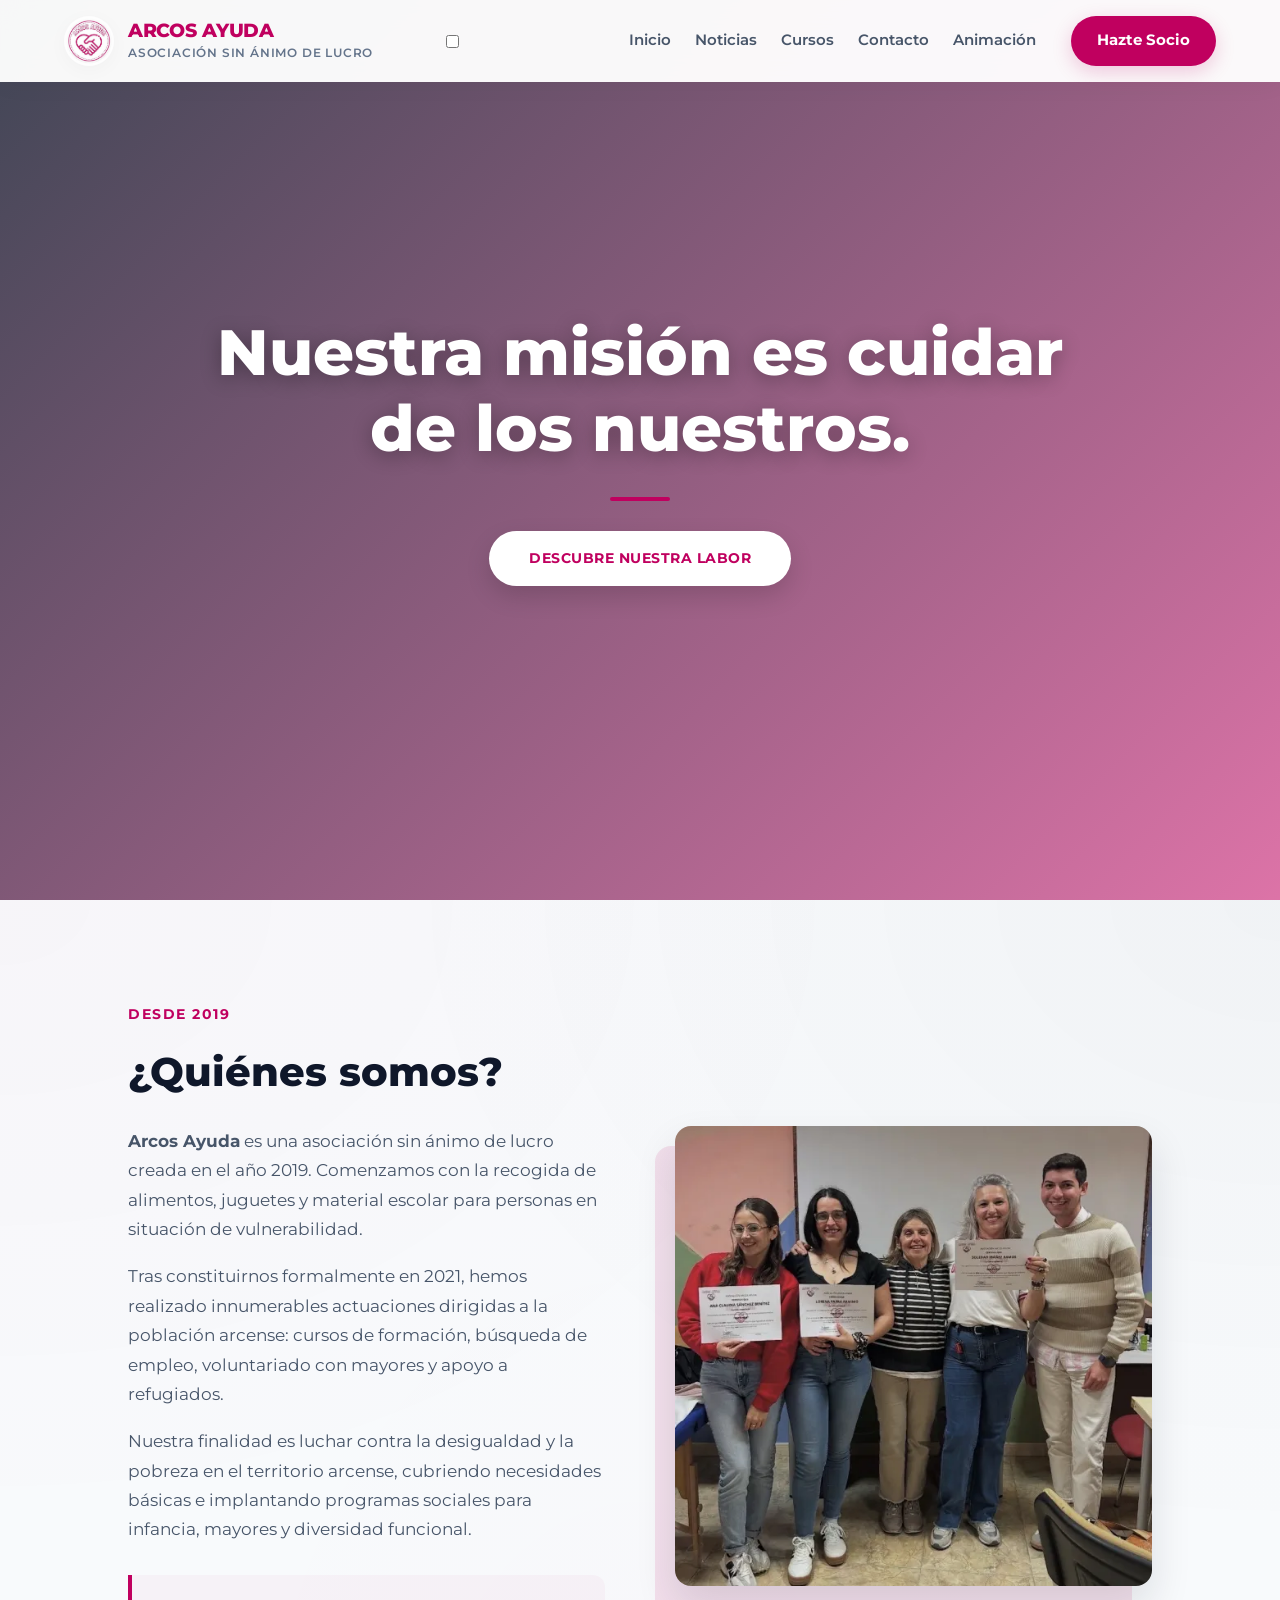
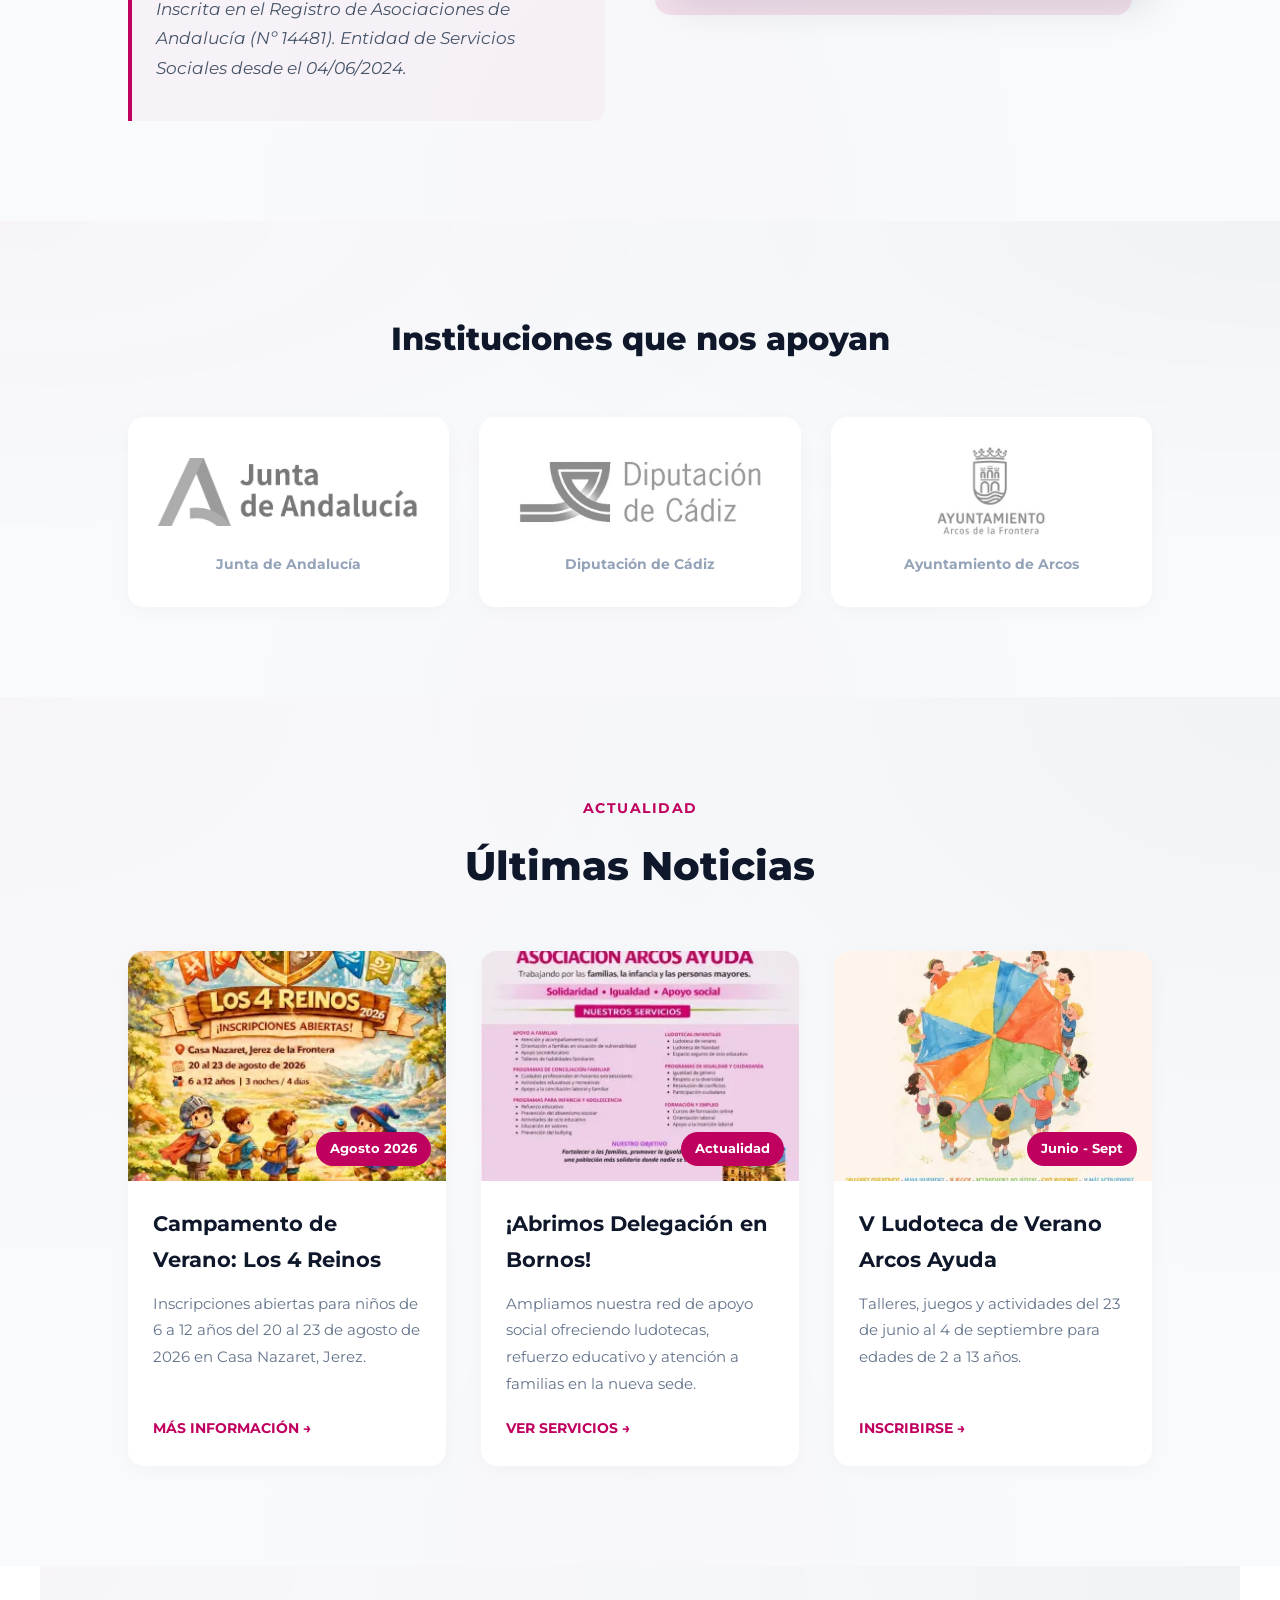
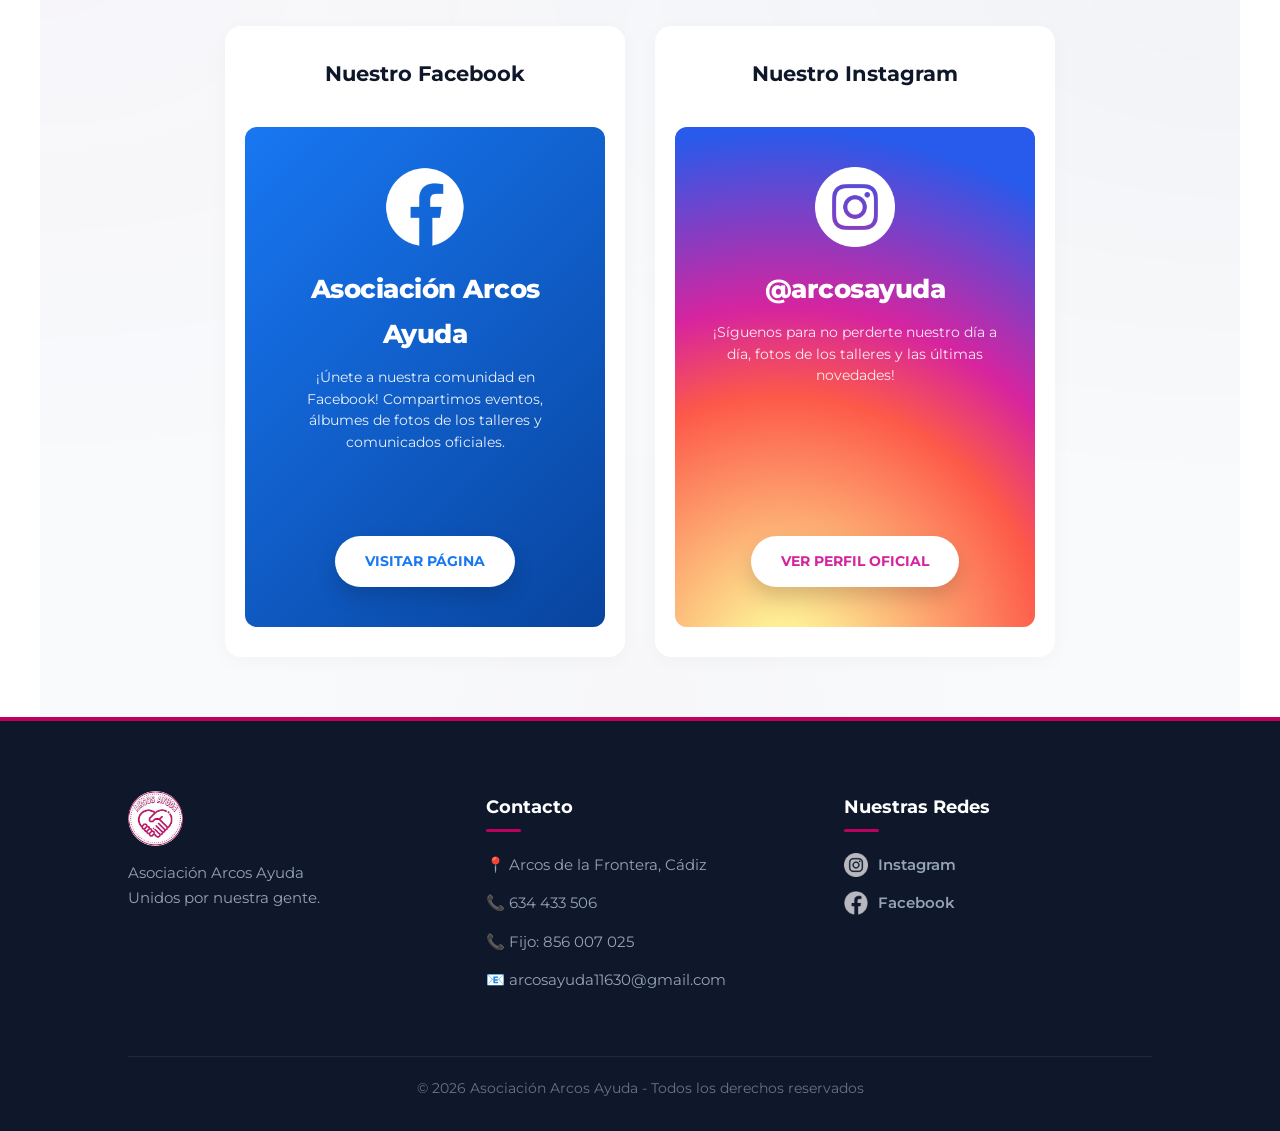
==== commit 90d007fe: "Update index.html" ====
--- a/index.html
+++ b/index.html
@@ -18,6 +18,14 @@
                     <span class="brand-tagline">Asociación sin ánimo de lucro</span>
                 </div>
             </div>
+
+            <input type="checkbox" id="menu-toggle" class="menu-toggle-checkbox">
+            <label for="menu-toggle" class="hamburger-button">
+                <span></span>
+                <span></span>
+                <span></span>
+            </label>
+
             <nav class="nav-menu">
                 <a href="#inicio">Inicio</a>
                 <a href="#noticias">Noticias</a>
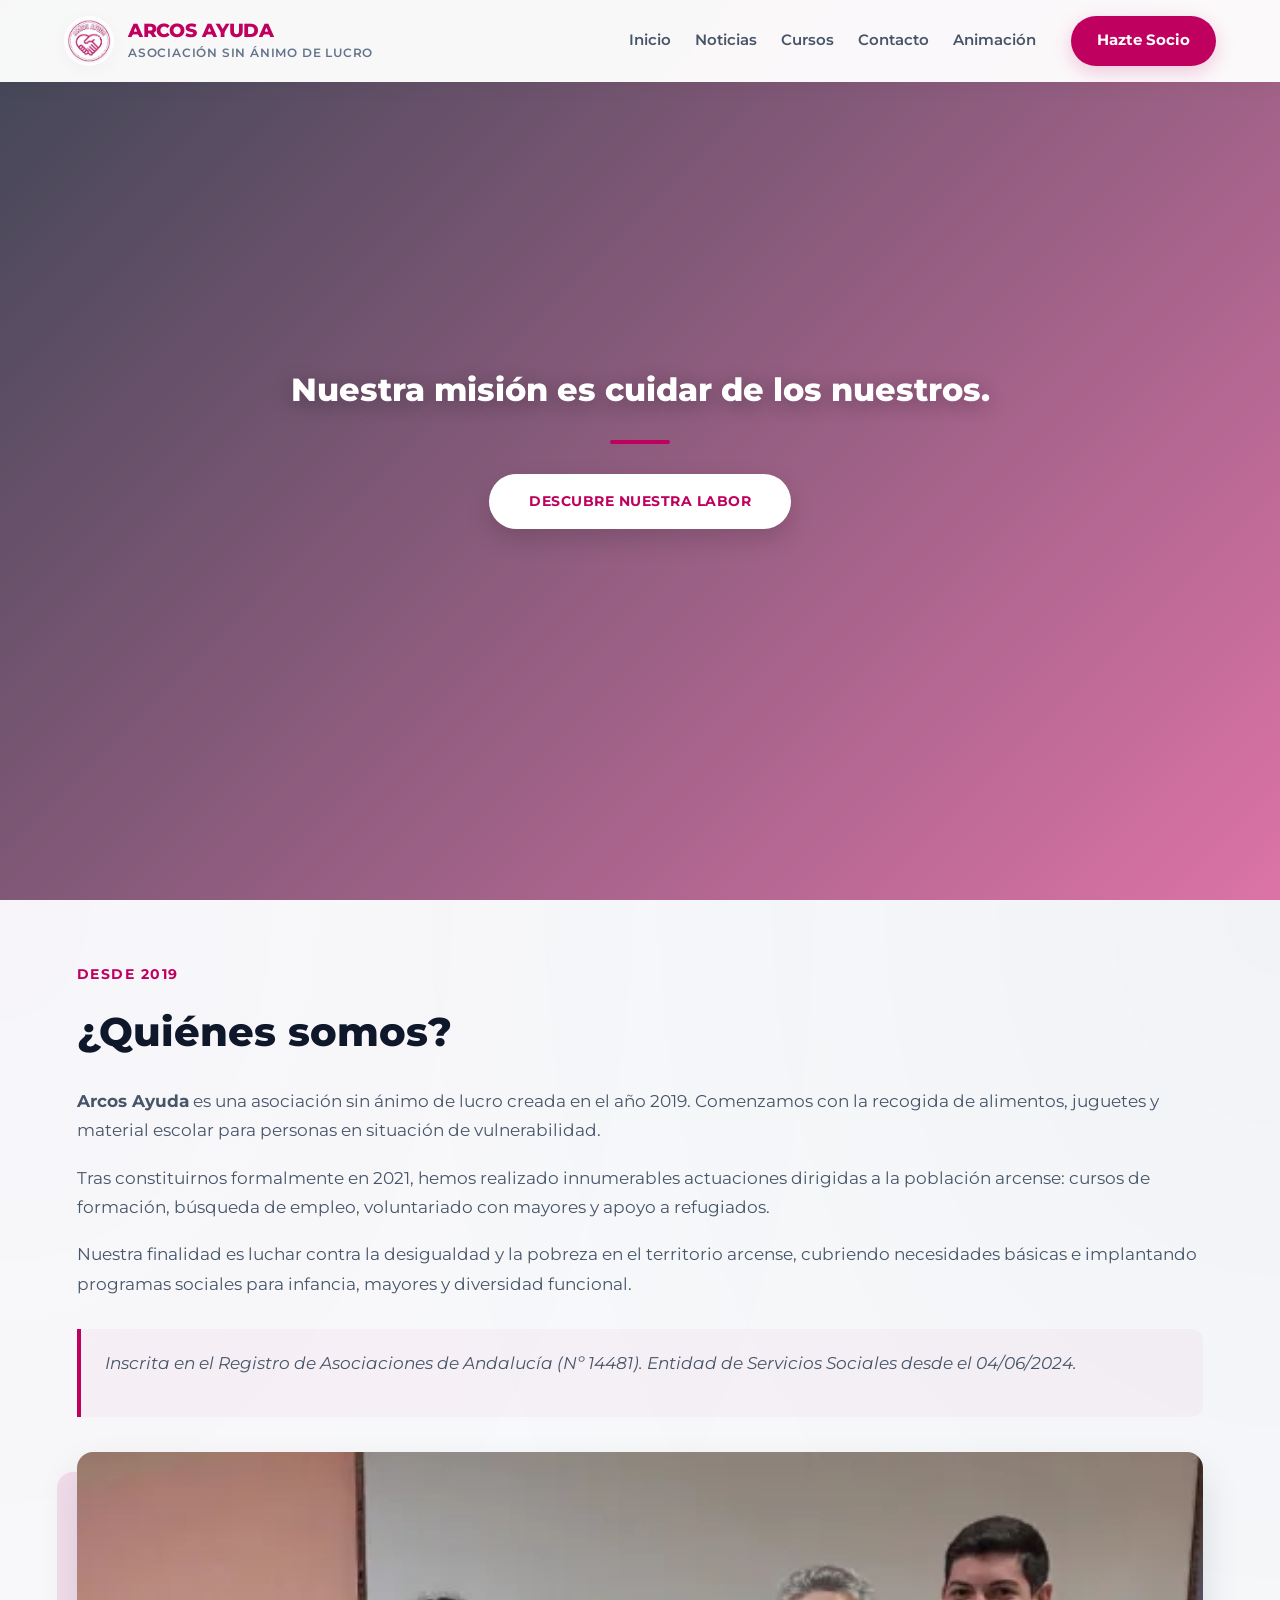
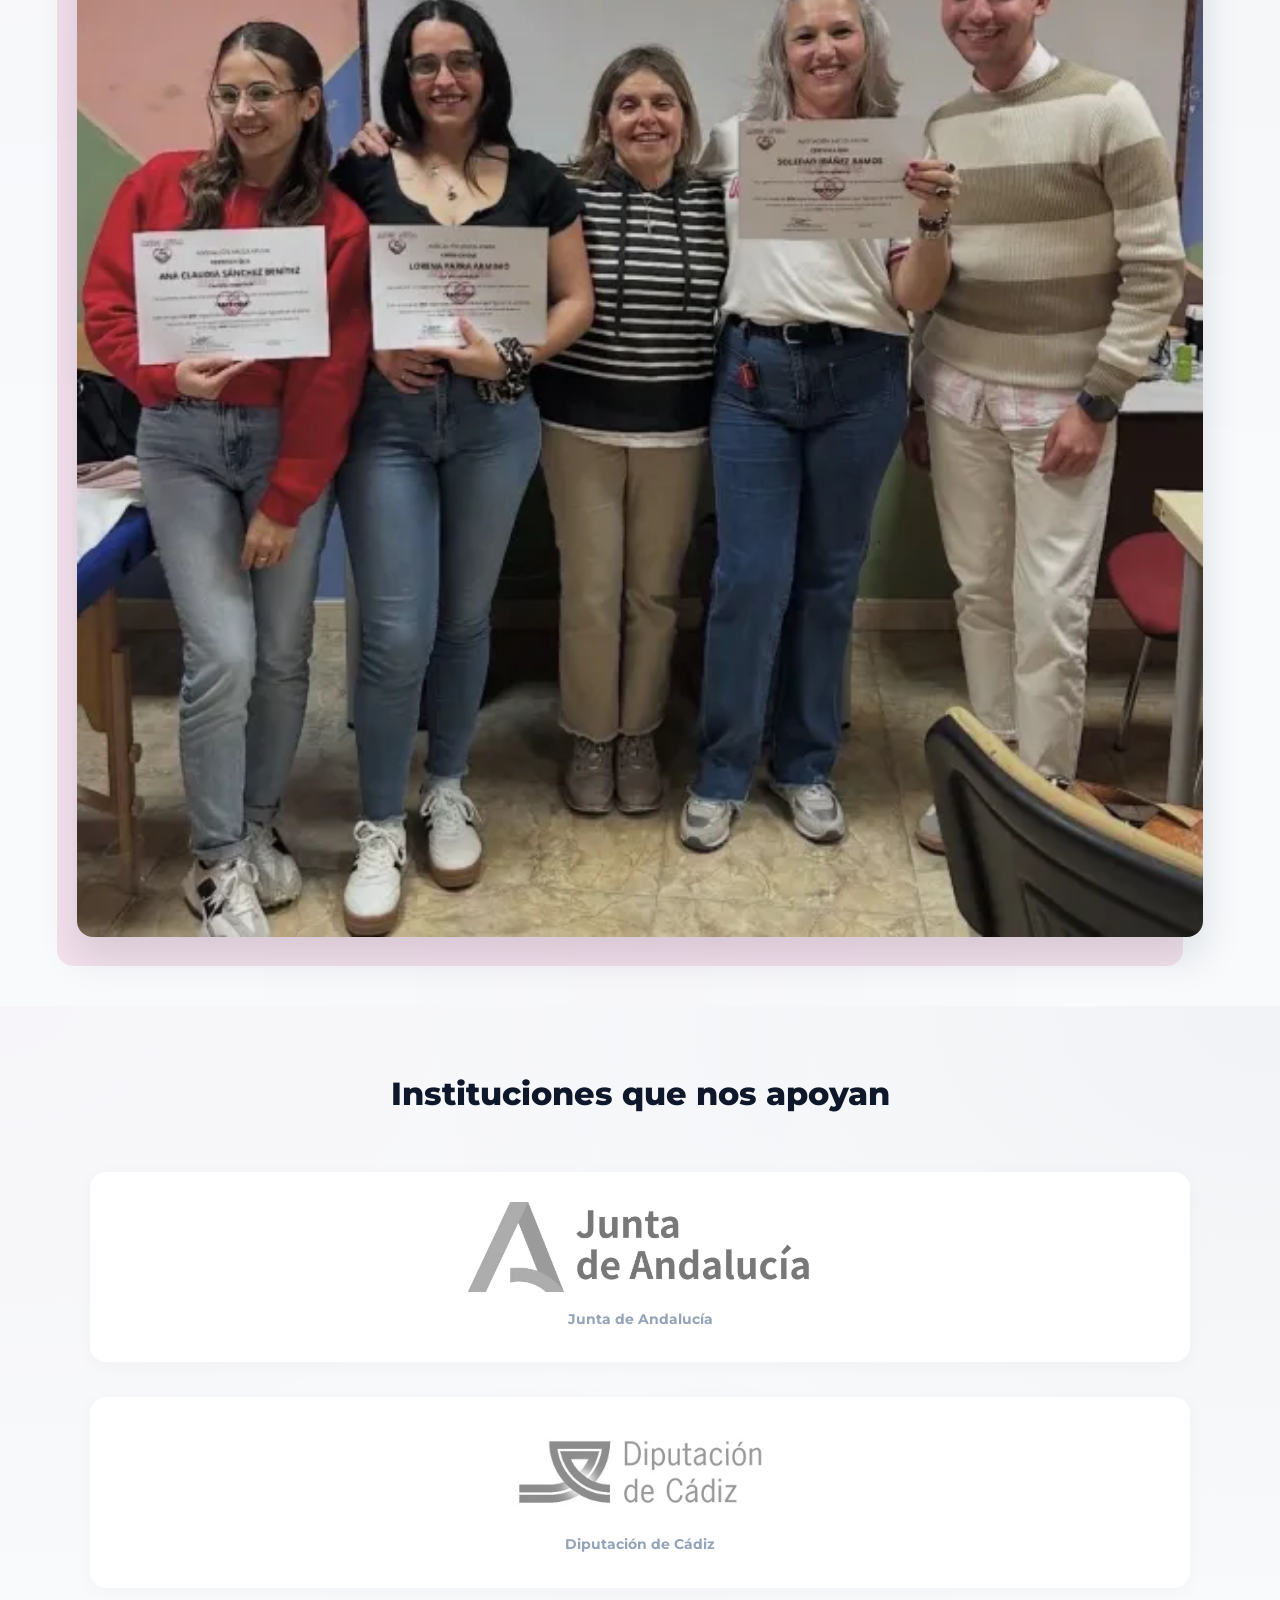
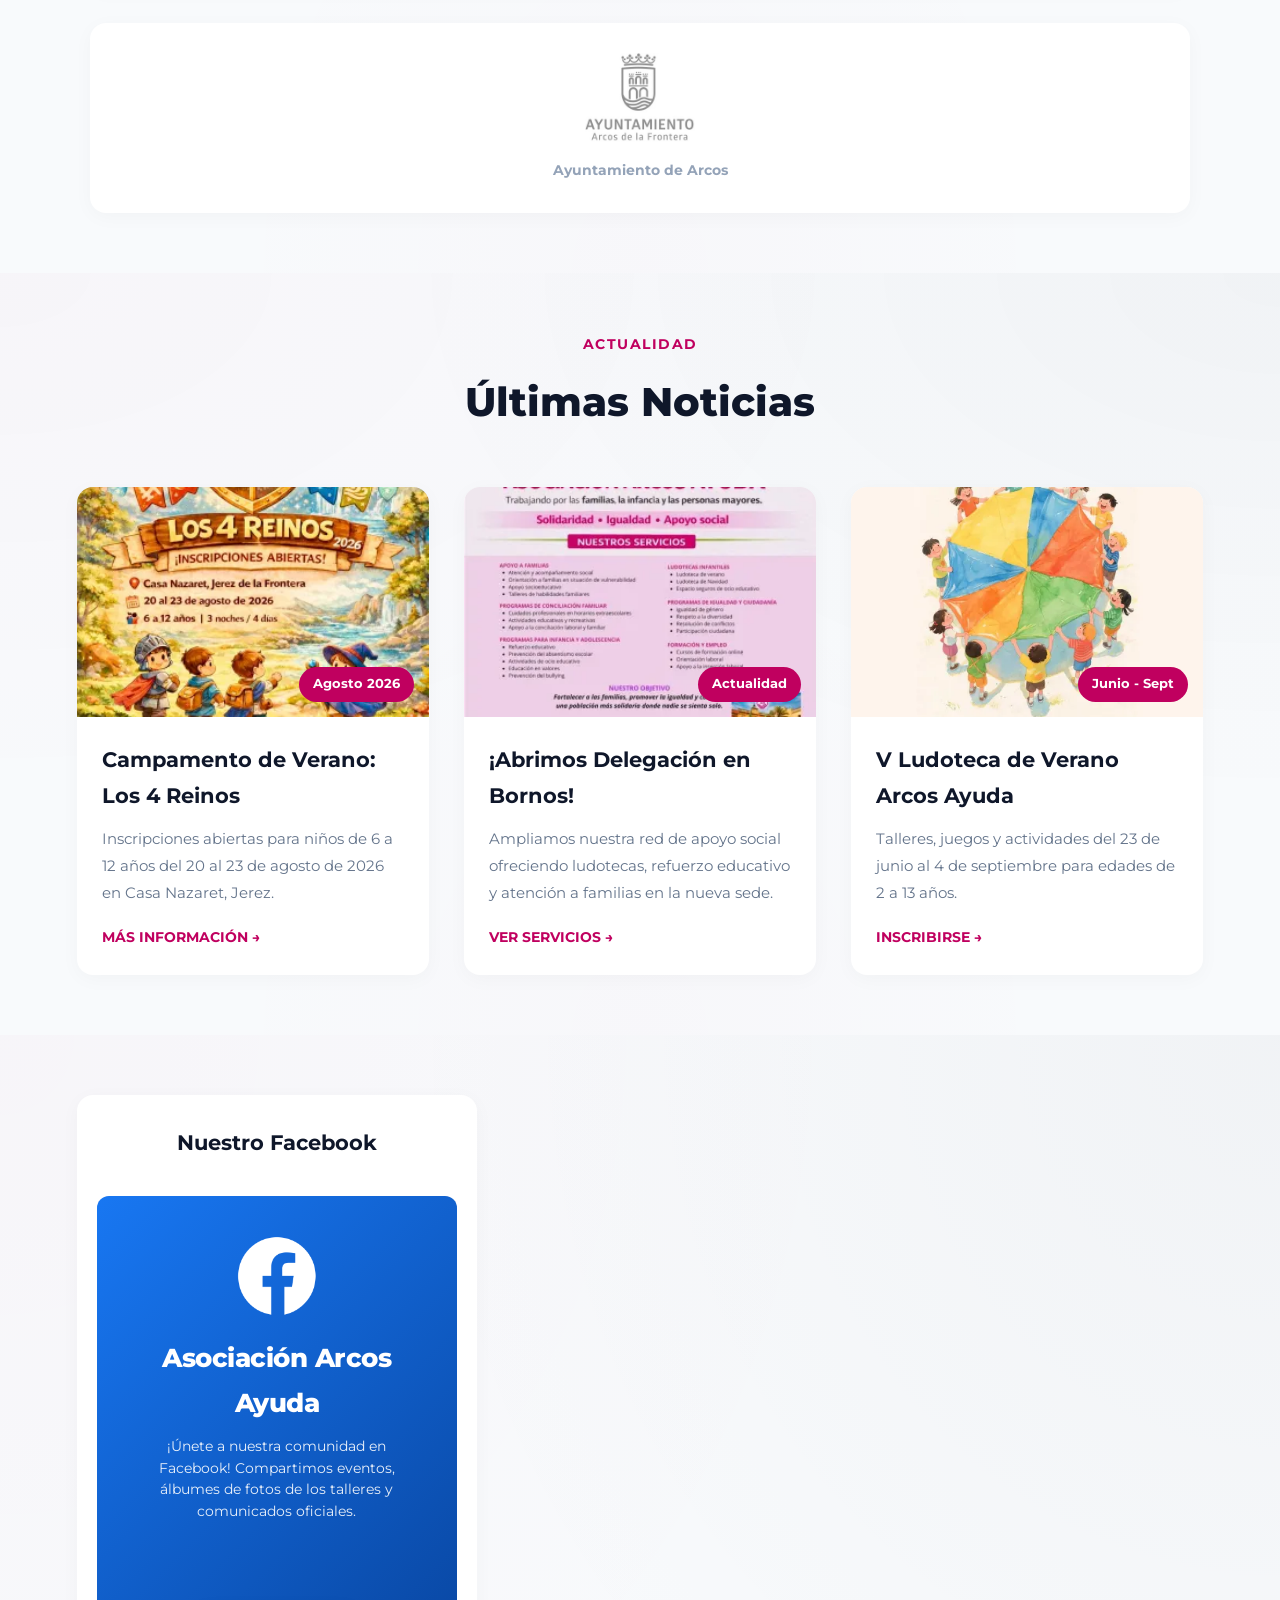
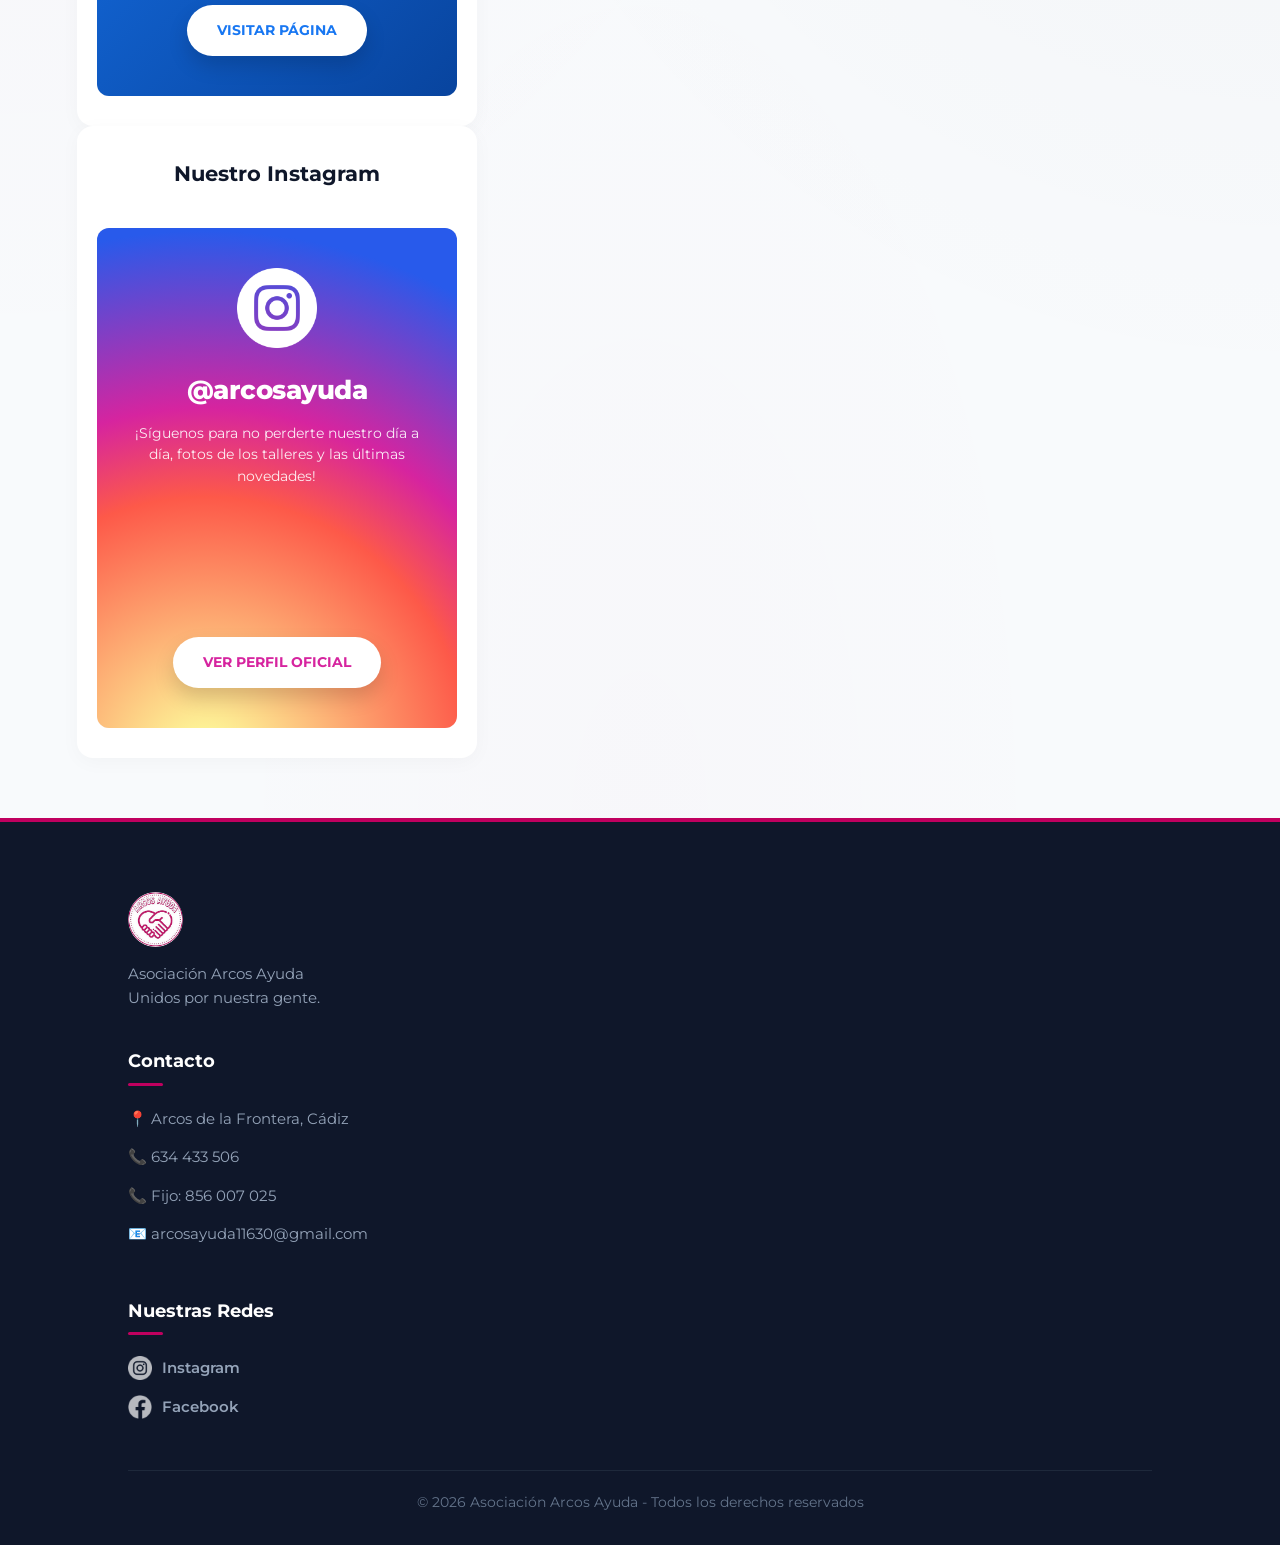
==== commit 39c5ceca: "Update index.html" ====
--- a/index.html
+++ b/index.html
@@ -4,6 +4,7 @@
     <meta charset="UTF-8">
     <meta name="viewport" content="width=device-width, initial-scale=1.0">
     <title>Asociación Arcos Ayuda</title>
+    <meta name="description" content="Web oficial de Arcos Ayuda. Encuentra toda la información sobre nuestro proyecto, cursos y contacto aquí.">
     <link href="https://fonts.googleapis.com/css2?family=Montserrat:wght@400;600;700;800&display=swap" rel="stylesheet">
     <link rel="stylesheet" href="styles/styles.css">
 </head>
--- a/styles/styles.css
+++ b/styles/styles.css
@@ -1294,9 +1294,82 @@
    8. REGLAS MULTIMEDIA (MEDIA QUERIES RESPONSIVE)
    ========================================================================== */
 @media (max-width: 768px) {
+   .header-container {
+        display: flex !important;
+        flex-direction: row !important; /* Mantiene el logo a la izquierda y el botón a la derecha */
+        justify-content: space-between;
+        align-items: center;
+        width: 100%;
+    }
+    /* Mostramos el botón de hamburguesa en móviles */
+    .hamburger-button {
+        display: flex !important;
+       z-index: 1001;
+    }
+
+    /* Rediseñamos el menú para que actúe como persiana desplegable */
     .nav-menu {
-        display: none;
+        display: none;             /* Oculto por defecto */
+        flex-direction: column;    /* Los botones se apilan hacia abajo */
+        width: 100%;               /* Ocupa todo el ancho */
+        background-color: var(--white);
+        position: absolute;        /* Se posiciona de forma flotante */
+        top: 100%;                 /* Justo debajo de la cabecera */
+        left: 0;
+        padding: 20px 0;
+        box-shadow: 0 10px 15px rgba(15, 23, 42, 0.05);
+        border-top: 1px solid #E2E8F0;
+        text-align: center;
     }
+
+    /* Estilos para los enlaces del menú en modo desplegado */
+    .nav-menu a {
+        display: block;
+        padding: 12px 0;
+        margin-left: 0 !important; /* Eliminamos el espacio horizontal de PC */
+        font-size: 1rem;
+    }
+
+    /* Adaptación del botón Hazte Socio dentro del menú móvil */
+    .nav-menu .btn-socios {
+        display: inline-block;
+        margin: 10px auto 0 auto;  /* Centrado horizontal */
+        padding: 10px 24px;
+    }
+
+    /* LA MAGIA: Si el checkbox está marcado, mostramos el menú hacia abajo */
+    .menu-toggle-checkbox:checked ~ .nav-menu {
+        display: flex;
+    }
+
+    /* EFECTO VISUAL OPCIONAL: Transforma las tres rayas en una "X" cuando está abierto */
+    .menu-toggle-checkbox:checked ~ .hamburger-button span:nth-child(1) {
+        transform: translateY(9px) rotate(45deg);
+    }
+    .menu-toggle-checkbox:checked ~ .hamburger-button span:nth-child(2) {
+        opacity: 0;
+    }
+    .menu-toggle-checkbox:checked ~ .hamburger-button span:nth-child(3) {
+        transform: translateY(-9px) rotate(-45deg);
+    }
+
+    /* Mantenemos tus grids y columnas adaptables de móvil intactos aquí abajo */
+    .about-grid, 
+    .contacto-grid, 
+    .cv-grid, 
+    .logos-grid, 
+    .footer-container {
+        grid-template-columns: 1fr;
+        gap: 35px;
+    }
+    
+    .about-section, .news-section, .colaboradores, .social-feeds-section, .cursos-grid, .contacto-container, .cv-section, .animakids-section {
+        padding: 60px 6%;
+    }
+    
+    .contacto-header h1 { font-size: 2.2rem; }
+    .hero-content h1 { font-size: 2rem; }
+}
     
     .about-grid, 
     .contacto-grid, 
@@ -1501,4 +1574,28 @@
 @keyframes pulseFb {
     from { transform: scale(1); }
     to { transform: scale(1.05); }
-}+}
+
+/* Ocultar el checkbox por defecto en ordenadores */
+.menu-toggle-checkbox {
+    display: none;
+}
+
+/* Estilos base para el botón hamburguesa (oculto en PC) */
+.hamburger-button {
+    display: none;
+    flex-direction: column;
+    justify-content: space-between;
+    width: 30px;
+    height: 21px;
+    cursor: pointer;
+}
+
+/* Las 3 líneas del botón */
+.hamburger-button span {
+    width: 100%;
+    height: 3px;
+    background-color: #0F172A !important; /* Forzamos un azul oscuro/negro para que resalte */
+    border-radius: 2px;
+    transition: var(--transition);
+}
